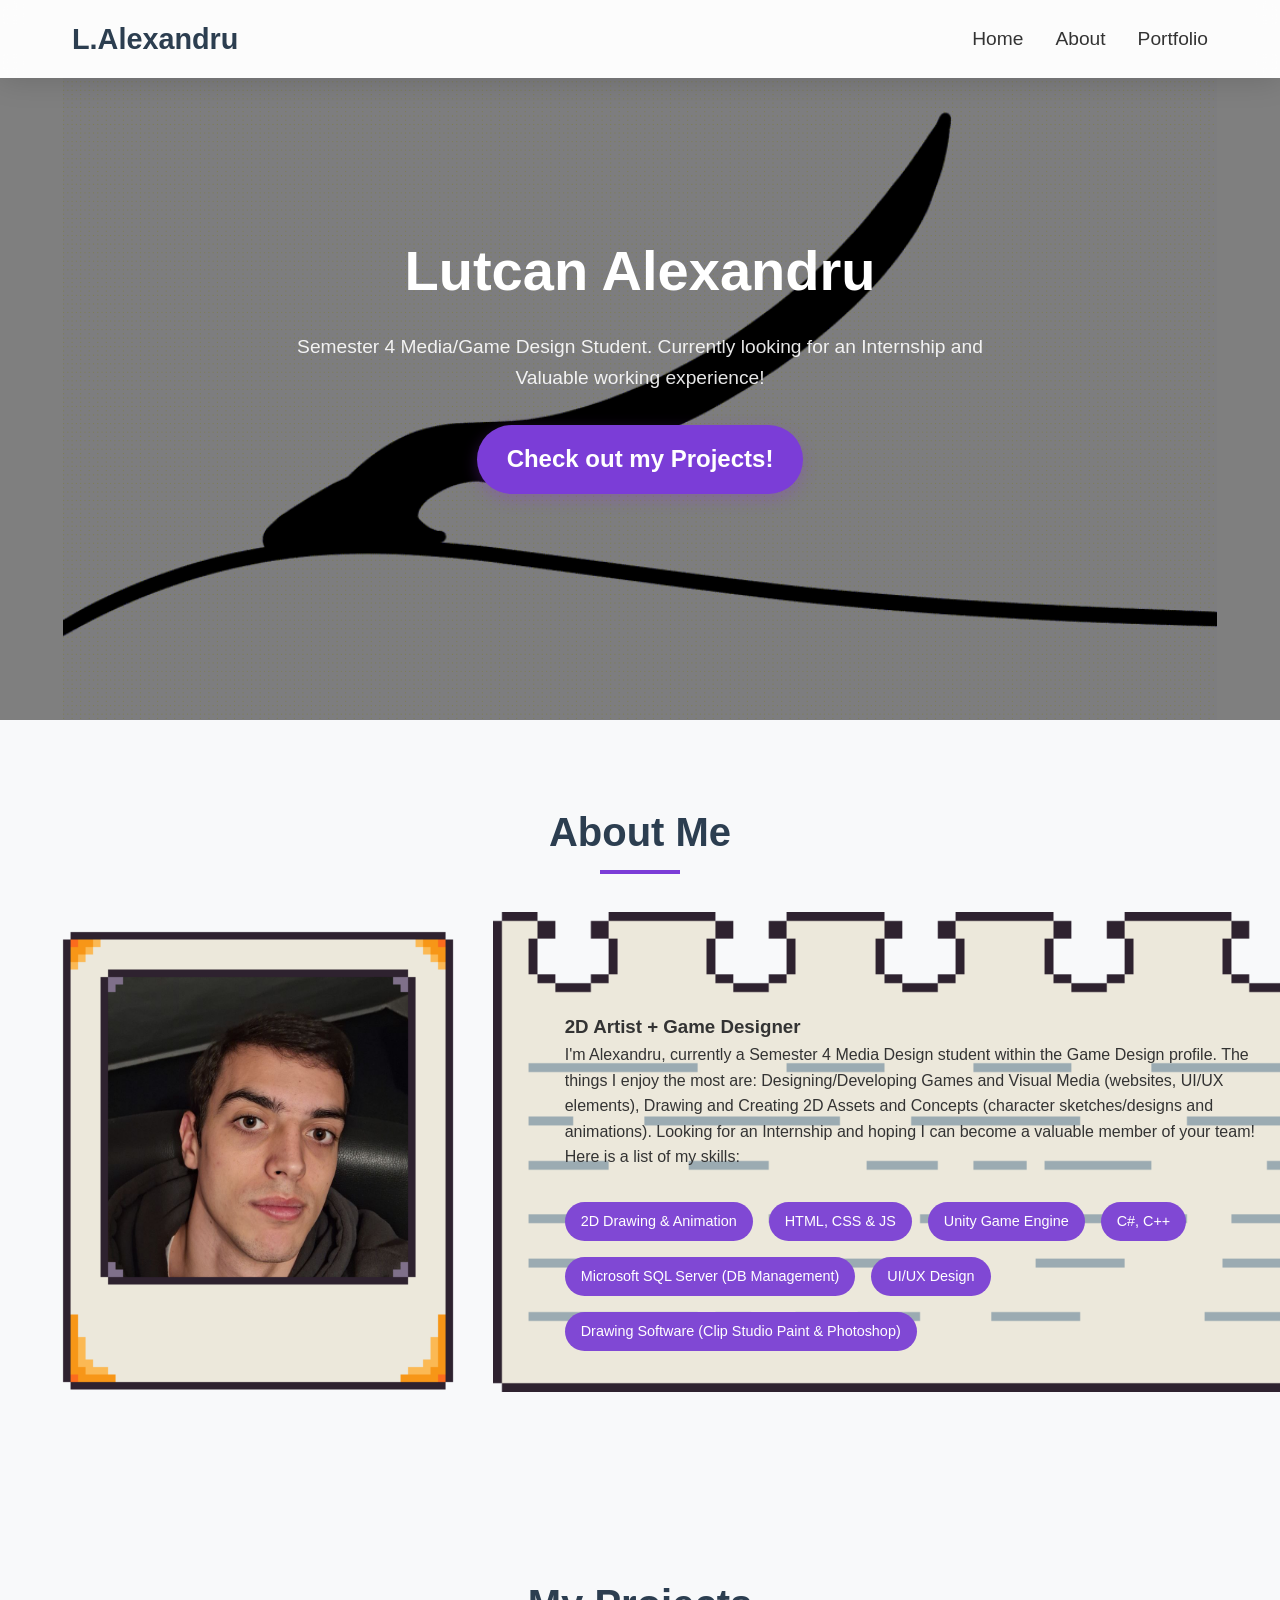
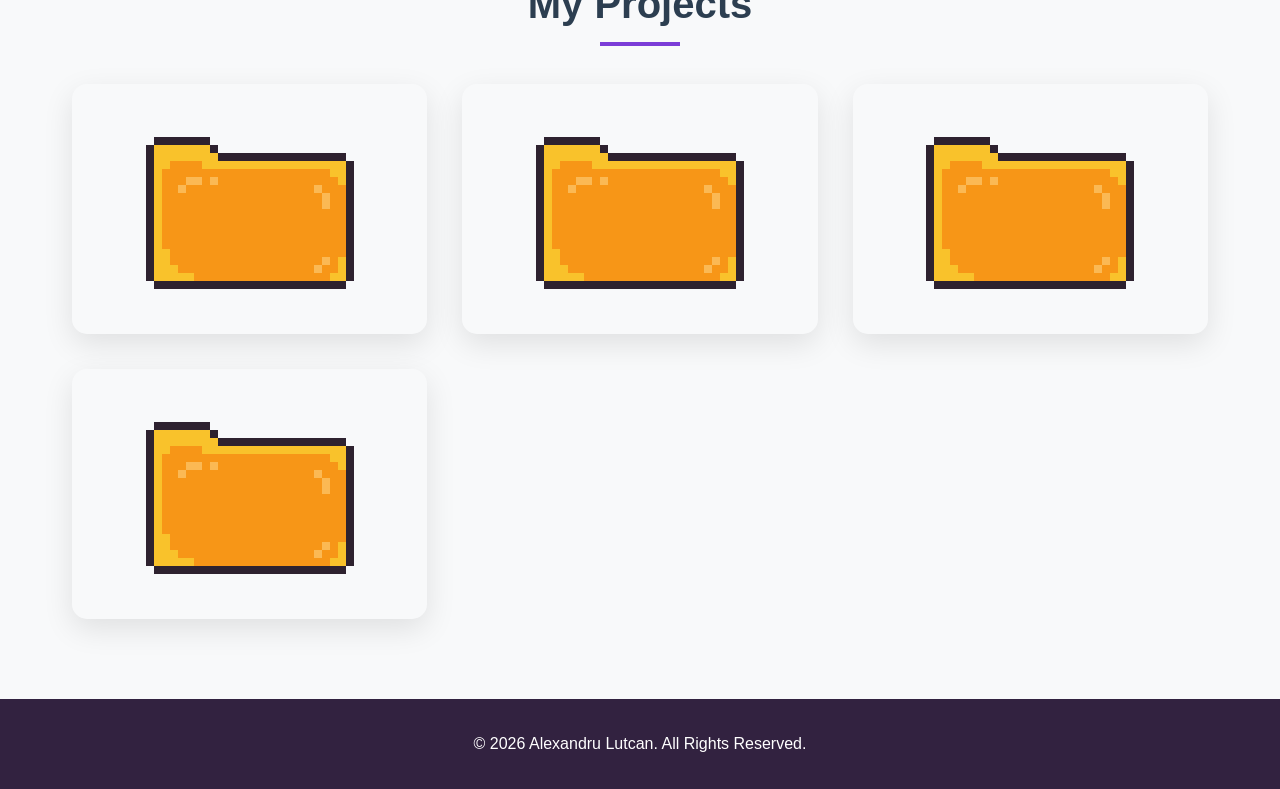
==== Personal Portfolio/index.html @ 64527e5d "Added lots of images and styled the index page. Next need to delete the top timelapse. Reposition ev" ====
<!DOCTYPE html>
<html lang="en">
  <head>
    <meta charset="UTF-8" />
    <meta name="viewport" content="width=device-width, initial-scale=1.0" />
    <title>Lutcan Alexandru - 2D Artist & Game Developer</title>
    <link
      rel="stylesheet"
      href="styles.css"
    />
    <style>

    </style>
  </head>
  <body>
    <!-- Header -->
    <header>
      <nav>
        <a style="text-decoration: none;" href="index.html"><div class="logo">L.Alexandru</div></a>
        <ul class="nav-links">
          <li><a href="#home">Home</a></li>
          <li><a href="#about">About</a></li>
          <li><a href="#portfolio">Portfolio</a></li>
        </ul>
        <div class="mobile-menu">
          <i class="fas fa-bars"></i>
        </div>
        <div class="mobile-dropdown">
          <a href="#home">Home</a>
          <a href="#about">About</a>
          <a href="#portfolio">Portfolio</a>
        </div>
      </nav>
    </header>

    <!-- Hero Section -->
    <section id="home" class="hero">
      <img src="images/Sakura_Bg.gif" class="hero-bg" />
      <div class="hero-content">
        <h1>Lutcan Alexandru</h1>
        <p>
          Semester 4 Media/Game Design Student. Currently looking for an Internship and Valuable working experience!
        </p>
        <a href="#portfolio" class="cta-button">Check out my Projects!</a>
      </div>
    </section>

    <!-- About Section -->
    <section id="about" class="about">
      <div class="container">
        <h2 class="section-title">About Me</h2>
        <div class="about-content">
          <div class="about-image">
            <img class="face-image"
              src="images/Lutcan Alexandru.jpg"
              alt="Alexandru Lutcan"
            />
            <div class="polaroid-frame">
            <img class="frame-image"
            src="images/Polaroid.png"
            alt="Polaroid"
            />
          </div>
        </div>
          <div class="about-text">
            <div class="about-text-image">
            <img class="paper-image" 
            src="images/Paper.png" 
            alt="Paper">
            </div>
            <div class="about-me">
            <h3>2D Artist + Game Designer</h3>
            <p>
                I'm Alexandru, currently a Semester 4 Media Design student within the Game Design profile. The things I enjoy the most
                are: Designing/Developing Games and Visual Media (websites, UI/UX elements), Drawing and Creating 2D Assets and Concepts (character sketches/designs and animations). 
                Looking for an Internship and hoping I can become a valuable member of your team! 
            </p>
            <p>
              Here is a list of my skills:
            </p>
            <div class="skills">
              <span class="skill-tag">2D Drawing & Animation</span>
              <span class="skill-tag">HTML, CSS & JS</span>
              <span class="skill-tag">Unity Game Engine</span>
              <span class="skill-tag">C#, C++</span>
              <span class="skill-tag">Microsoft SQL Server (DB Management)</span>
              <span class="skill-tag">UI/UX Design</span>
              <span class="skill-tag">Drawing Software (Clip Studio Paint & Photoshop)</span>
            </div>
            </div>
        </div>
        </div>
      </div>
    </section>

    <!-- Portfolio Section -->
    <section id="portfolio" class="portfolio">
      <div class="container">
        <h2 class="section-title">My Projects</h2>
        <div class="portfolio-grid">
          <a href="project-veneman-degroot.html" class="portfolio-link">
          <div id="Project">
            <div class="portfolio-overlay">
              <div class="portfolio-content">
                <h3>Marketing Campaign Project</h3>
                <p>Develop a way for a Musician Duo to promote their music.</p>
              </div>
            </div>
          </div>
        </a>
        <a href="project-night-of-nerds.html" class="portfolio-link">
          <div id="Project">
            <div class="portfolio-overlay">
              <div class="portfolio-content">
                <h3>'Night of the Nerds' Client Project</h3>
                <p>An App that motivates Teens/Young Adults to Socialize more.</p>
              </div>
            </div>
          </div>
        </a>
        <a href="project-last-crusade.html" class="portfolio-link">
          <div id="Project">
            <div class="portfolio-overlay">
              <div class="portfolio-content">
                <h3>Our Own Game</h3>
                <p>The 2D Fighting Game we developed as a Duo in the span of 8 Weeks.</p>
              </div>
            </div>
          </div>
        </a>
        <a href="project-reefs_rainforests.html" class="portfolio-link">
          <div id="Project">
            <div class="portfolio-overlay">
              <div class="portfolio-content">
                <h3>Coral Reef Management Game</h3>
                <p>Currently in development, so I just share bits & pieces of my work</p>
              </div>
            </div>
          </div>
        </a>
        </div>
      </div>
    </section>

    <footer>
      <p>&copy; 2026 Alexandru Lutcan. All Rights Reserved.</p>
    </footer>

    <script>

    </script>
  </body>
</html>
---- Personal Portfolio/styles.css ----
* {
  margin: 0;
  padding: 0;
  box-sizing: border-box;
}

html {
  scroll-behavior: smooth;
}

body {
  font-family: "Segoe UI", Tahoma, Geneva, Verdana, sans-serif;
  line-height: 1.6;
  color: #333;
  overflow-x: hidden;
}

.portfolio-link {
  text-decoration: none;
  color: inherit;
  display: block;
}

/* Header & Navigation */
header {
  position: fixed;
  top: 0;
  width: 100%;
  background: rgba(255, 255, 255, 0.95);
  backdrop-filter: blur(10px);
  z-index: 1000;
  padding: 1rem 0;
  box-shadow: 0 2px 20px rgba(0, 0, 0, 0.1);
  transition: background 0.3s ease, box-shadow 0.3s ease;
}

nav {
  display: flex;
  justify-content: space-between;
  align-items: center;
  max-width: 1200px;
  margin: 0 auto;
  padding: 0 2rem;
}

.logo {
  font-size: 1.8rem;
  font-weight: bold;
  color: #2c3e50;
}

.nav-links {
  display: flex;
  list-style: none;
  gap: 2rem;
}

.nav-links a {
  text-decoration: none;
  color: #333;
  font-weight: 500;
  transition: color 0.3s ease;
  position: relative;
  font-size: 1.2rem;
}

.nav-links a:hover {
  color: #7b3dd7;
}
.nav-links a::after {
  content: "";
  position: absolute;
  bottom: -5px;
  left: 0;
  width: 0;
  height: 2px;
  background: #7b3dd7;
  transition: width 0.3s ease;
}
.nav-links a:hover::after {
  width: 110%;
}

/* Mobile Menu */
.mobile-menu {
  display: none;
  cursor: pointer;
  font-size: 1.5rem;
  color: #333;
}
.mobile-dropdown {
  position: absolute;
  top: 100%;
  left: 0;
  right: 0;
  background: rgba(255, 255, 255, 0.98);
  backdrop-filter: blur(15px);
  box-shadow: 0 5px 25px rgba(0, 0, 0, 0.1);
  display: none;
  flex-direction: column;
  padding: 1rem 0;
}
.mobile-dropdown.active {
  display: flex;
}
.mobile-dropdown a {
  padding: 1rem 2rem;
  color: #333;
  text-decoration: none;
  font-weight: 500;
  border-left: 4px solid transparent;
  transition: all 0.3s ease;
}
.mobile-dropdown a:hover {
  background: rgba(52, 152, 219, 0.1);
  border-left: 4px solid #7b3dd7;
  color: #7b3dd7;
}

/* Hero Section */
.hero {
  display: flex;
  align-items: center;
  justify-content: center;
  text-align: center;
  color: #ffffff;
  position: relative;
  height: 80vh;
  overflow: hidden;
}
.hero-bg {
  width: 100%;
  height: 100%;
  object-fit: contain;
  position: absolute;
  top: 0;
  left: 0;
  z-index: -1;
}
.hero::before {
  content: "";
  position: absolute;
  top: 0;
  left: 0;
  right: 0;
  bottom: 0;
  background: rgba(0, 0, 0, 0.5);
}
.hero-content {
  position: relative;
  z-index: 2;
  max-width: 800px;
  padding: 0 2rem;
  animation: fadeInUp 1s ease;
}
.hero h1 {
  font-size: 3.5rem;
  margin-bottom: 1rem;
  font-weight: 700;
}
.hero p {
  font-size: 1.2rem;
  margin-bottom: 2rem;
  opacity: 0.9;
}
.cta-button {
  font-size: 1.5rem;
  display: inline-block;
  padding: 15px 30px;
  background: #7b3dd7;
  color: white;
  text-decoration: none;
  border-radius: 50px;
  font-weight: 600;
  transition: all 0.3s ease;
  box-shadow: 0 5px 15px rgba(147, 52, 219, 0.3);
}
.cta-button:hover {
  transform: translateY(-3px);
  box-shadow: 0 10px 25px rgba(147, 52, 219, 0.3);
}

/* Sections */
section {
  padding: 80px 0;
}
.container {
  max-width: 1200px;
  margin: 0 auto;
  padding: 0 2rem;
}
.section-title {
  text-align: center;
  font-size: 2.5rem;
  margin-bottom: 3rem;
  color: #2c3e50;
  position: relative;
}
.section-title::after {
  content: "";
  width: 80px;
  height: 4px;
  background: #7b3dd7;
  position: absolute;
  bottom: -10px;
  left: 50%;
  transform: translateX(-50%);
}

/* About Section */
.about {
  background: #f8f9fa;
}
.about-content {
  display: grid;
  grid-template-columns: 1fr 2fr;
  gap: 4rem;
  align-items: center;
}
.about-image {
  position: relative;
}
.face-image {
  width: 100%;
  height: 400px;
  object-fit: cover;
}
.polaroid-frame {
  position: absolute;
  top: -10%;
  left: -4%;
  width: 400px;
  height: 480px;
}
.frame-image {
  height: 100%;
  width: 100%;
  object-fit: cover;
}
.about-text {
  position: relative;
  height: 500px;
  max-width: 714px;
}
.about-me {
  position: absolute;
  top: 20%;
  left: 10%;
  height: 460px;
  width: 710px;
  align-items: content;
}
.about-text-image {
  position: absolute;
  top: 0%;
  left: 0%;
  height: 480px;
  width: 710px;
  background-repeat: no-repeat;
}
.paper-image {
    height: 100%;
    width: auto;
    object-fit: cover;
}
.skills {
  display: flex;
  flex-wrap: wrap;
  gap: 1rem;
  margin-top: 2rem;
}
.skill-tag {
  background: #8048d4;
  color: white;
  padding: 8px 16px;
  border-radius: 25px;
  font-size: 0.9rem;
  font-weight: 500;
}

/* Services Section */
.services-grid {
  display: grid;
  grid-template-columns: repeat(auto-fit, minmax(300px, 1fr));
  gap: 2rem;
  margin-top: 3rem;
}
.service-card {
  background: white;
  padding: 2rem;
  border-radius: 15px;
  text-align: center;
  box-shadow: 0 10px 30px rgba(0, 0, 0, 0.1);
  transition: all 0.3s ease;
  border: 1px solid #e9ecef;
}
.service-card:hover {
  transform: translateY(-10px);
  box-shadow: 0 20px 40px rgba(0, 0, 0, 0.15);
}
.service-icon {
  font-size: 3rem;
  color: #7b3dd7;
  margin-bottom: 1rem;
}
.service-card h3 {
  font-size: 1.5rem;
  margin-bottom: 1rem;
  color: #2c3e50;
}

/* Portfolio Section */
.portfolio {
  background: #f8f9fa;
}
.portfolio-grid {
  position: relative;

  display: grid;
  grid-template-columns: repeat(auto-fit, minmax(300px, 1fr));
  gap: 2.2rem;
  margin-top: 3rem;
  background-image: url(/images/Office_Drawer.jpg);
  background-repeat: no-repeat;
}
#Project {
  background-image: url(images/FolderClosed.png);
  width: 100%;
  height: 250px;
  object-fit: cover;
  position: relative;
  border-radius: 15px;
  overflow: hidden;
  box-shadow: 0 10px 30px rgba(0, 0, 0, 0.1);
  transition: all 0.3s ease;
  background-repeat: no-repeat;
  background-position: center;
}
#Project:hover {
  background-image: url(images/FolderOpen.png);
  transform: scale(1.05);
}

.portfolio-overlay {
  position: relative;
  top: 0;
  left: 0;
  right: 0;
  bottom: 0;
  background: rgba(0, 0, 0, 0.672);
  display: flex;
  align-items: center;
  justify-content: center;
  opacity: 0;
  transition: opacity 0.3s ease;
}
.portfolio-item:hover .portfolio-overlay {
  opacity: 1;
}
.portfolio-content {
  text-align: center;
  color: rgb(255, 255, 255);
}
.portfolio-content h3 {
  font-size: 1.5rem;
  margin-bottom: 0.5rem;
}
/* Footer */
footer {
  background: #322240;
  color: white;
  text-align: center;
  padding: 2rem 0;
}
.social-links {
  display: flex;
  justify-content: center;
  gap: 1rem;
  margin-bottom: 1rem;
}
.social-links a {
  display: flex;
  align-items: center;
  justify-content: center;
  width: 40px;
  height: 40px;
  background: #7b3dd7;
  color: white;
  border-radius: 50%;
  text-decoration: none;
  transition: all 0.3s ease;
}
.social-links a:hover {
  background: #8542e8;
  transform: translateY(-3px);
}

/* Animations */
@keyframes fadeInUp {
  from {
    opacity: 0;
    transform: translateY(50px);
  }
  to {
    opacity: 1;
    transform: translateY(0);
  }
}

@media (max-width: 768px) {
  .nav-links {
    display: none;
  }
  .mobile-menu {
    display: block;
  }
  nav {
    position: relative;
  }
  .hero h1 {
    font-size: 2.5rem;
  }
  .about-content,
  .contact-content {
    grid-template-columns: 1fr;
    gap: 2rem;
  }
  .portfolio-grid,
  .services-grid {
    grid-template-columns: 1fr;
  }
  .section-title {
    font-size: 2rem;
  }
}
@media (max-width: 480px) {
  .hero h1 {
    font-size: 2rem;
  }
  .hero p {
    font-size: 1rem;
  }
  nav {
    padding: 0 1rem;
  }
  .container {
    padding: 0 1rem;
  }
}

header {
  background: rgba(255, 255, 255, 0.98);
  box-shadow: 0 2px 30px rgba(0, 0, 0, 0.15);
}
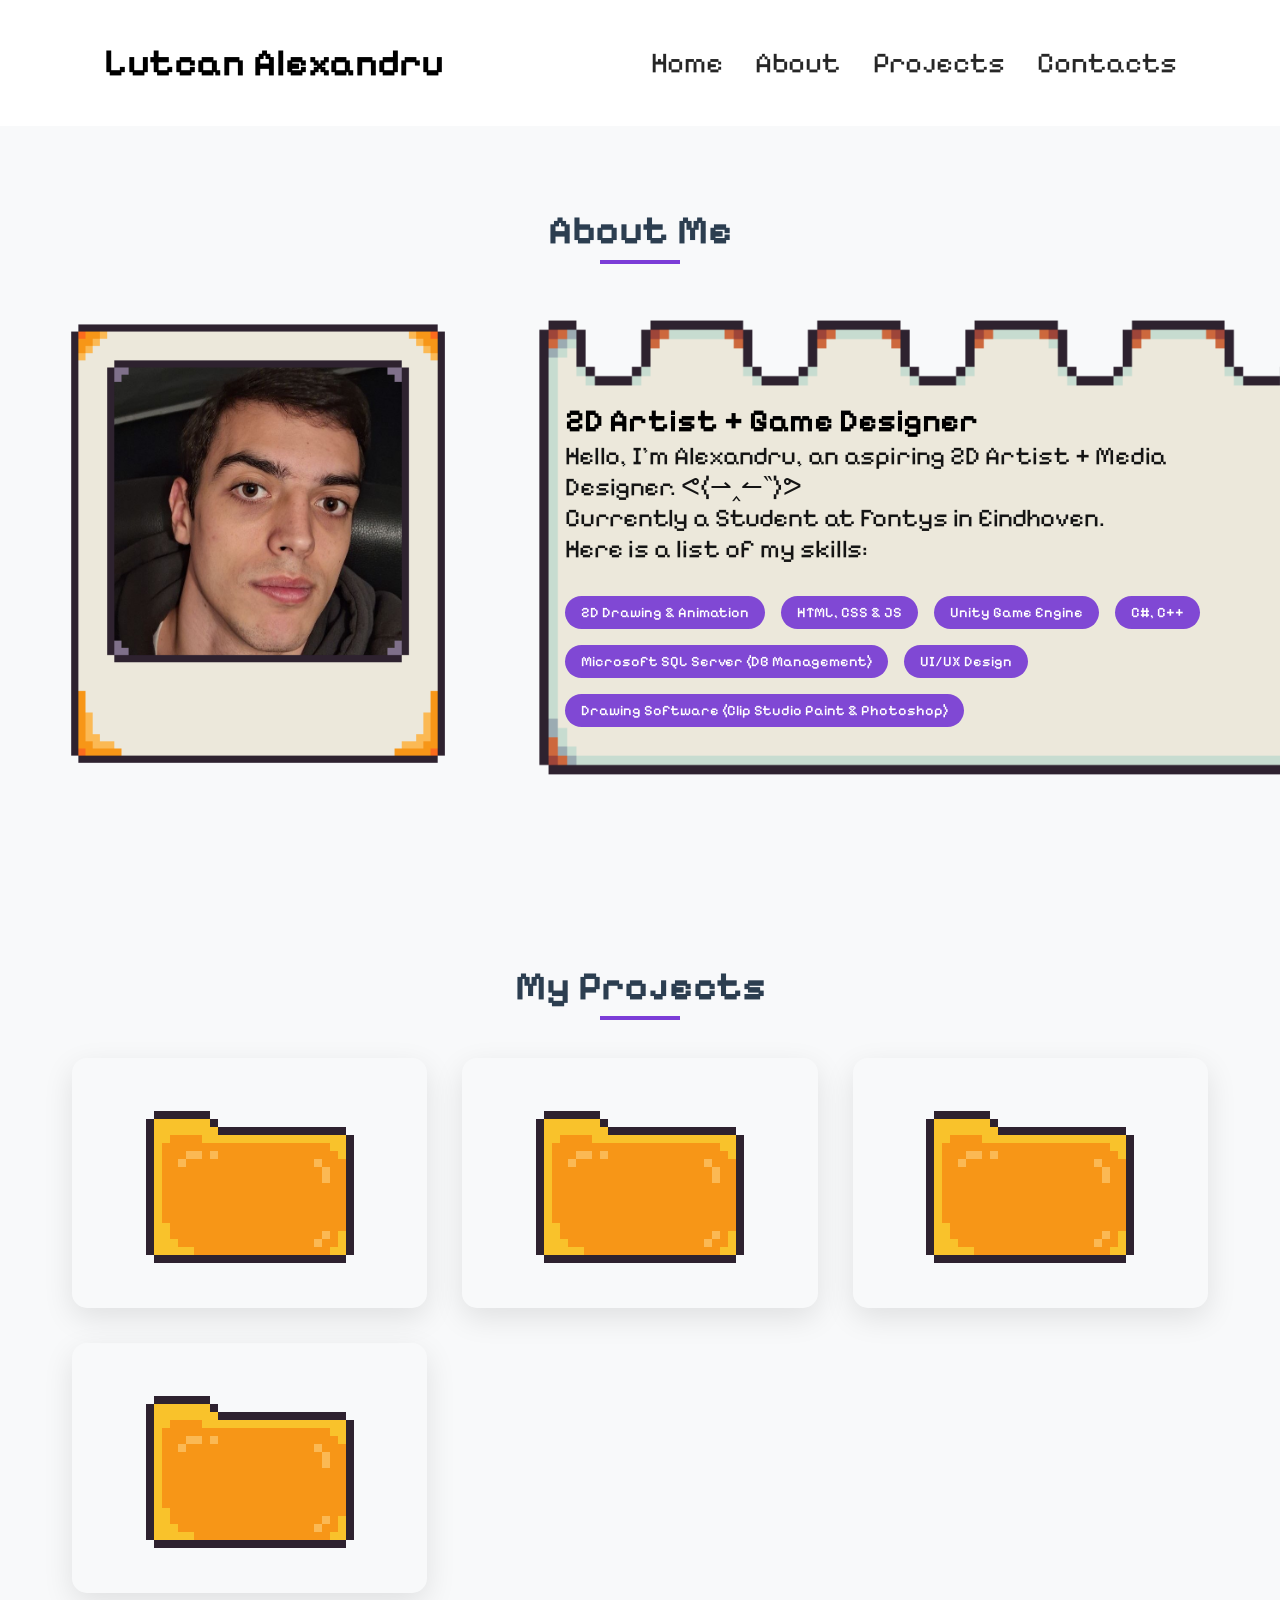
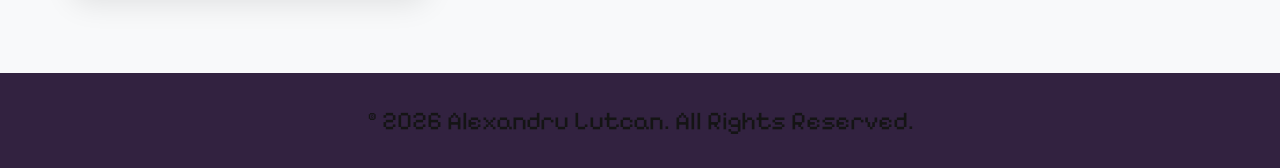
==== commit 0a0df6f4: "1st part of latest changes" ====
--- a/Personal Portfolio/index.html
+++ b/Personal Portfolio/index.html
@@ -3,47 +3,38 @@
   <head>
     <meta charset="UTF-8" />
     <meta name="viewport" content="width=device-width, initial-scale=1.0" />
-    <title>Lutcan Alexandru - 2D Artist & Game Developer</title>
-    <link
-      rel="stylesheet"
-      href="styles.css"
-    />
-    <style>
-
-    </style>
+    <title>Lutcan Alexandru - 2D Artist & Game Designer</title>
+    <link rel="stylesheet" href="styles.css"/>
+    <link rel="stylesheet" href="mediaqueries.css">
   </head>
   <body>
     <!-- Header -->
-    <header>
-      <nav>
-        <a style="text-decoration: none;" href="index.html"><div class="logo">L.Alexandru</div></a>
+      <nav id="desktop-nav">
+        <a style="text-decoration: none;" href="index.html"><div class="logo">Lutcan Alexandru</div></a>
         <ul class="nav-links">
           <li><a href="#home">Home</a></li>
           <li><a href="#about">About</a></li>
-          <li><a href="#portfolio">Portfolio</a></li>
+          <li><a href="#projects">Projects</a></li>
+          <li><a href="#contacts">Contacts</a></li>
         </ul>
-        <div class="mobile-menu">
-          <i class="fas fa-bars"></i>
+      </nav>
+
+      <nav id="hamburger-nav">
+        <a style="text-decoration: none;" href="index.html"><div class="logo">Lutcan Alexandru</div></a>
+      <div class="hamburger-menu">
+        <div class="hamburger-icon" onclick="toggleMenu()">
+          <span></span>
+          <span></span>
+          <span></span>
         </div>
-        <div class="mobile-dropdown">
-          <a href="#home">Home</a>
-          <a href="#about">About</a>
-          <a href="#portfolio">Portfolio</a>
+        <div class="menu-links">
+          <li><a href="#home" onclick="toggleMenu()">Home</a></li>
+          <li><a href="#about" onclick="toggleMenu()">About</a></li>
+          <li><a href="#projects" onclick="toggleMenu()">Projects</a></li>
+          <li><a href="#contacts" onclick="toggleMenu()">Contacts</a></li>
         </div>
+      </div>
       </nav>
-    </header>
-
-    <!-- Hero Section -->
-    <section id="home" class="hero">
-      <img src="images/Sakura_Bg.gif" class="hero-bg" />
-      <div class="hero-content">
-        <h1>Lutcan Alexandru</h1>
-        <p>
-          Semester 4 Media/Game Design Student. Currently looking for an Internship and Valuable working experience!
-        </p>
-        <a href="#portfolio" class="cta-button">Check out my Projects!</a>
-      </div>
-    </section>
 
     <!-- About Section -->
     <section id="about" class="about">
@@ -70,14 +61,10 @@
             </div>
             <div class="about-me">
             <h3>2D Artist + Game Designer</h3>
-            <p>
-                I'm Alexandru, currently a Semester 4 Media Design student within the Game Design profile. The things I enjoy the most
-                are: Designing/Developing Games and Visual Media (websites, UI/UX elements), Drawing and Creating 2D Assets and Concepts (character sketches/designs and animations). 
-                Looking for an Internship and hoping I can become a valuable member of your team! 
-            </p>
-            <p>
-              Here is a list of my skills:
-            </p>
+            <p> 
+              Hello, I'm Alexandru, an aspiring 2D Artist + Media Designer. ᕙ(⇀‸↼‶)ᕗ</p>
+              <p>Currently a Student at Fontys in Eindhoven. </p>
+            <p>Here is a list of my skills:</p>  
             <div class="skills">
               <span class="skill-tag">2D Drawing & Animation</span>
               <span class="skill-tag">HTML, CSS & JS</span>
@@ -94,7 +81,7 @@
     </section>
 
     <!-- Portfolio Section -->
-    <section id="portfolio" class="portfolio">
+    <section id="projects" class="portfolio">
       <div class="container">
         <h2 class="section-title">My Projects</h2>
         <div class="portfolio-grid">
@@ -146,8 +133,6 @@
       <p>&copy; 2026 Alexandru Lutcan. All Rights Reserved.</p>
     </footer>
 
-    <script>
-
-    </script>
+    <script src="script.js"></script>
   </body>
 </html>
--- a/Personal Portfolio/styles.css
+++ b/Personal Portfolio/styles.css
@@ -1,3 +1,6 @@
+
+@import url('https://fonts.googleapis.com/css2?family=Pixelify+Sans:wght@400..700&display=swap');
+
 * {
   margin: 0;
   padding: 0;
@@ -9,112 +12,133 @@
 }
 
 body {
-  font-family: "Segoe UI", Tahoma, Geneva, Verdana, sans-serif;
-  line-height: 1.6;
-  color: #333;
-  overflow-x: hidden;
-}
-
-.portfolio-link {
+ font-family: "Pixelify Sans", sans-serif;
+}
+
+p{
+  color: rgb(20, 20, 20);
+  font-size: 1.6rem;
+}
+
+h3{
+  font-size: 2rem;
+}
+
+a, .btn{
+  transition: all 300ms ease;
+}
+
+/* Logo & Navigation */
+
+.logo {
+  font-size: 2.4rem;
+  font-weight: bold;
+  color: #000000;
+}
+
+nav, .nav-links{
+  display:flex;
+}
+
+nav{
+  justify-content: space-around;
+  align-items: center;
+  height: 14vh ;
+}
+
+.nav-links{
+ gap: 2rem;
+ list-style: none;
+ font-size: 1.8rem;
+}
+
+a{
+  color: #262626;
   text-decoration: none;
-  color: inherit;
+  text-decoration-color: #ffffff;
+}
+
+a:hover{
+  color: rgb(69, 69, 69);
+  text-decoration: underline;
+  text-decoration-color: #8048d4;
+  text-underline-offset: 0.8rem;
+  text-decoration-color: #262626;
+}
+
+/* Hamburger Menu */
+#hamburger-nav {
+  display: none;
+}
+
+.hamburger-menu{
+  position: relative;
+  display: inline-block;
+}
+
+.hamburger-icon{
+  display: flex;
+  flex-direction: column;
+  justify-content: space-between;
+  height: 24px;
+  width: 30px;
+  cursor: pointer;
+}
+
+.hamburger-icon span{
+  width: 100%;
+  height: 2px;
+  background-color: #000000;
+  transition: all 0.3 ease-in-out;
+}
+
+.menu-links{
+  position: absolute;
+  top: 100%;
+  right: 0%;
+  background-color: #ffffff;
+  width: fit-content;
+  max-height: 0;
+  overflow: hidden;
+  transition: all 0.3 ease-in-out;
+}
+
+.menu-links a{
   display: block;
-}
-
-/* Header & Navigation */
-header {
-  position: fixed;
-  top: 0;
-  width: 100%;
-  background: rgba(255, 255, 255, 0.95);
-  backdrop-filter: blur(10px);
-  z-index: 1000;
-  padding: 1rem 0;
-  box-shadow: 0 2px 20px rgba(0, 0, 0, 0.1);
-  transition: background 0.3s ease, box-shadow 0.3s ease;
-}
-
-nav {
-  display: flex;
-  justify-content: space-between;
-  align-items: center;
-  max-width: 1200px;
-  margin: 0 auto;
-  padding: 0 2rem;
-}
-
-.logo {
-  font-size: 1.8rem;
-  font-weight: bold;
-  color: #2c3e50;
-}
-
-.nav-links {
-  display: flex;
+  padding: 10px;
+  text-align: center;
+  font-size: 1.6rem;
+  color: #000000;
+  text-decoration: none;
+  transition: all 0.3 ease-in-out;
+}
+
+.menu-links li{
   list-style: none;
-  gap: 2rem;
-}
-
-.nav-links a {
-  text-decoration: none;
-  color: #333;
-  font-weight: 500;
-  transition: color 0.3s ease;
-  position: relative;
-  font-size: 1.2rem;
-}
-
-.nav-links a:hover {
-  color: #7b3dd7;
-}
-.nav-links a::after {
-  content: "";
-  position: absolute;
-  bottom: -5px;
-  left: 0;
-  width: 0;
-  height: 2px;
-  background: #7b3dd7;
-  transition: width 0.3s ease;
-}
-.nav-links a:hover::after {
-  width: 110%;
-}
-
-/* Mobile Menu */
-.mobile-menu {
-  display: none;
-  cursor: pointer;
-  font-size: 1.5rem;
-  color: #333;
-}
-.mobile-dropdown {
-  position: absolute;
-  top: 100%;
-  left: 0;
-  right: 0;
-  background: rgba(255, 255, 255, 0.98);
-  backdrop-filter: blur(15px);
-  box-shadow: 0 5px 25px rgba(0, 0, 0, 0.1);
-  display: none;
-  flex-direction: column;
-  padding: 1rem 0;
-}
-.mobile-dropdown.active {
-  display: flex;
-}
-.mobile-dropdown a {
-  padding: 1rem 2rem;
-  color: #333;
-  text-decoration: none;
-  font-weight: 500;
-  border-left: 4px solid transparent;
-  transition: all 0.3s ease;
-}
-.mobile-dropdown a:hover {
-  background: rgba(52, 152, 219, 0.1);
-  border-left: 4px solid #7b3dd7;
-  color: #7b3dd7;
+}
+
+.menu-links.open{
+  max-height: 300px;
+}
+
+.hamburger-icon.open span:first-child{
+  transform: rotate(45deg) translate(10px, 5px);
+}
+.hamburger-icon.open span:nth-child(2){
+  opacity: 0;
+}
+.hamburger-icon.open span:last-child{
+  transform: rotate(-45deg) translate(10px, -5px);
+}
+
+.hamburger-icon span:first-child{
+  transform: none;
+}
+.hamburger-icon span:first-child{
+  opacity: 1;
+}
+.hamburger-icon span:first-child{
+  transform: none;
 }
 
 /* Hero Section */
@@ -230,7 +254,7 @@
   top: -10%;
   left: -4%;
   width: 400px;
-  height: 480px;
+  height: 460px;
 }
 .frame-image {
   height: 100%;
@@ -254,7 +278,7 @@
   position: absolute;
   top: 0%;
   left: 0%;
-  height: 480px;
+  height: 500px;
   width: 710px;
   background-repeat: no-repeat;
 }
@@ -405,50 +429,4 @@
     opacity: 1;
     transform: translateY(0);
   }
-}
-
-@media (max-width: 768px) {
-  .nav-links {
-    display: none;
-  }
-  .mobile-menu {
-    display: block;
-  }
-  nav {
-    position: relative;
-  }
-  .hero h1 {
-    font-size: 2.5rem;
-  }
-  .about-content,
-  .contact-content {
-    grid-template-columns: 1fr;
-    gap: 2rem;
-  }
-  .portfolio-grid,
-  .services-grid {
-    grid-template-columns: 1fr;
-  }
-  .section-title {
-    font-size: 2rem;
-  }
-}
-@media (max-width: 480px) {
-  .hero h1 {
-    font-size: 2rem;
-  }
-  .hero p {
-    font-size: 1rem;
-  }
-  nav {
-    padding: 0 1rem;
-  }
-  .container {
-    padding: 0 1rem;
-  }
-}
-
-header {
-  background: rgba(255, 255, 255, 0.98);
-  box-shadow: 0 2px 30px rgba(0, 0, 0, 0.15);
-}
+}
--- a/Personal Portfolio/mediaqueries.css
+++ b/Personal Portfolio/mediaqueries.css
@@ -0,0 +1,8 @@
+@media screen and (max-width:1200px){
+    #desktop-nav{
+        display: none;
+    }
+    #hamburger-nav{
+        display: flex;
+    }
+}
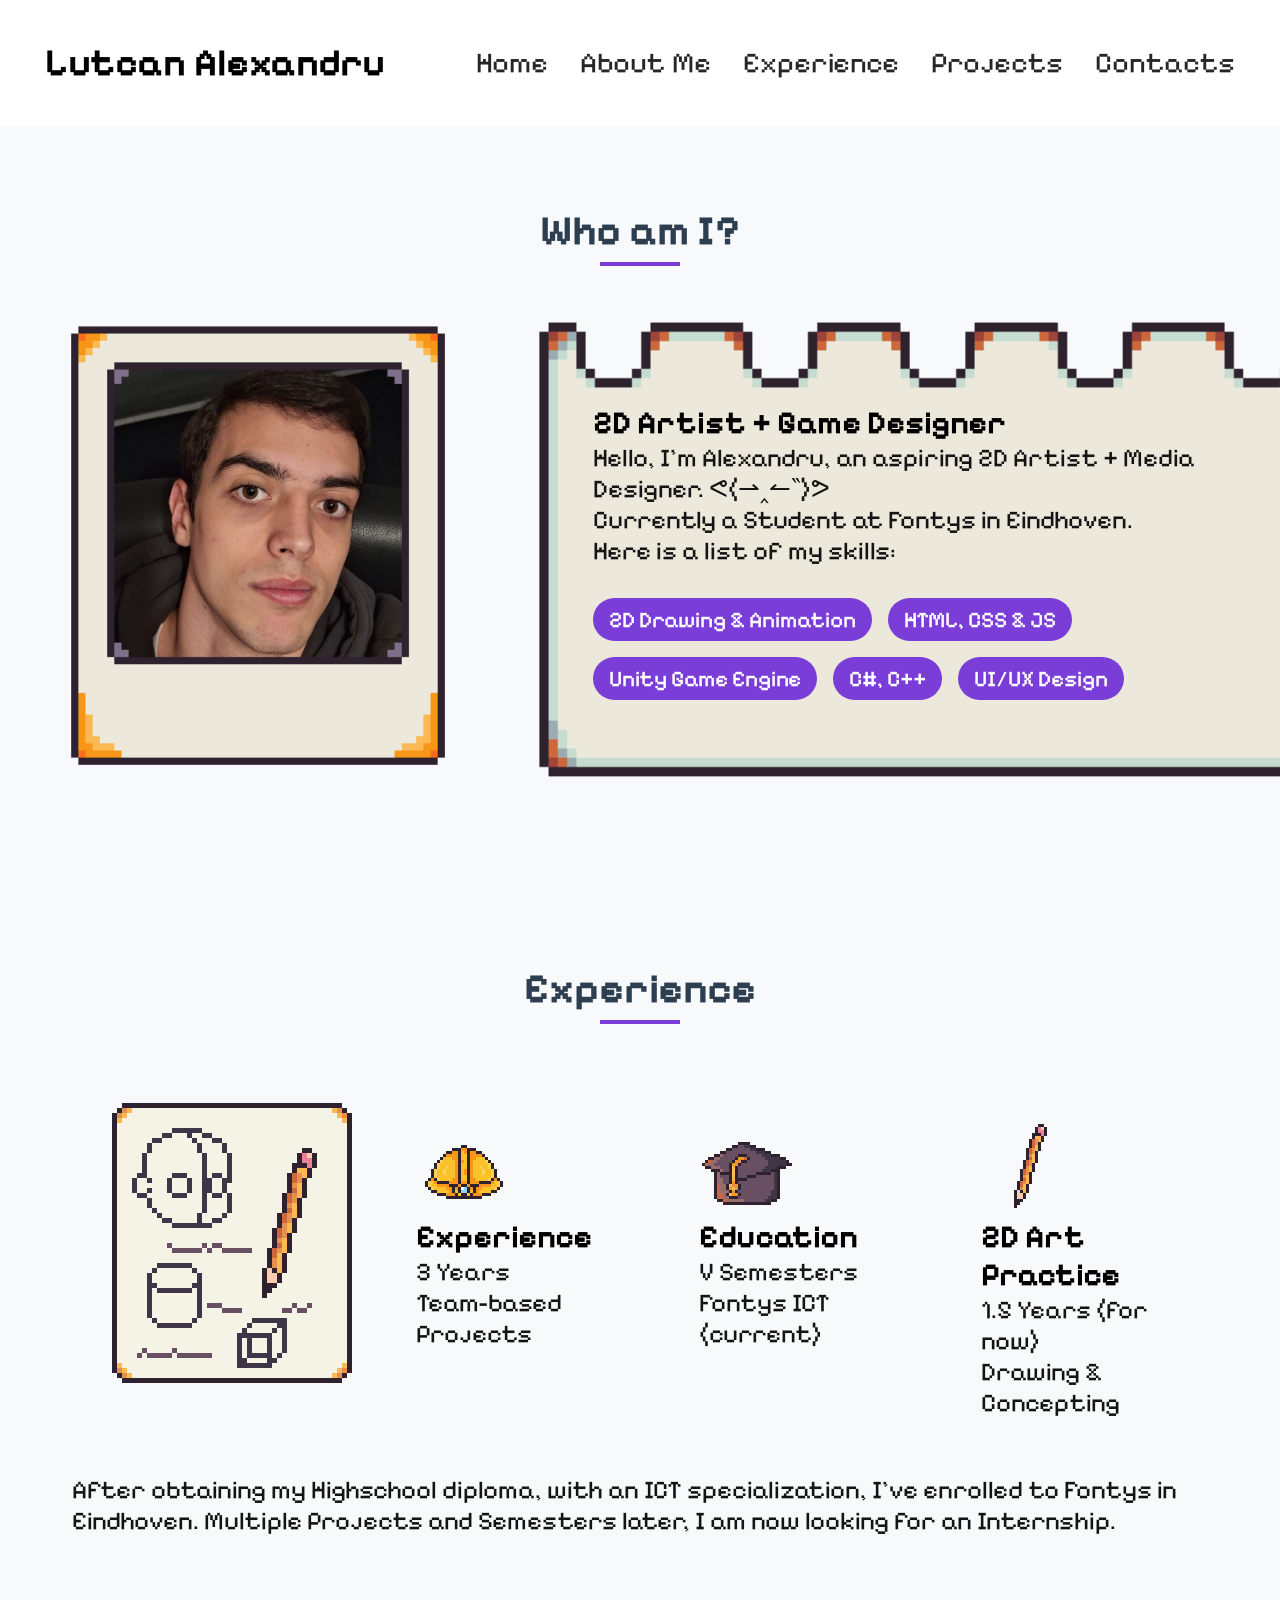
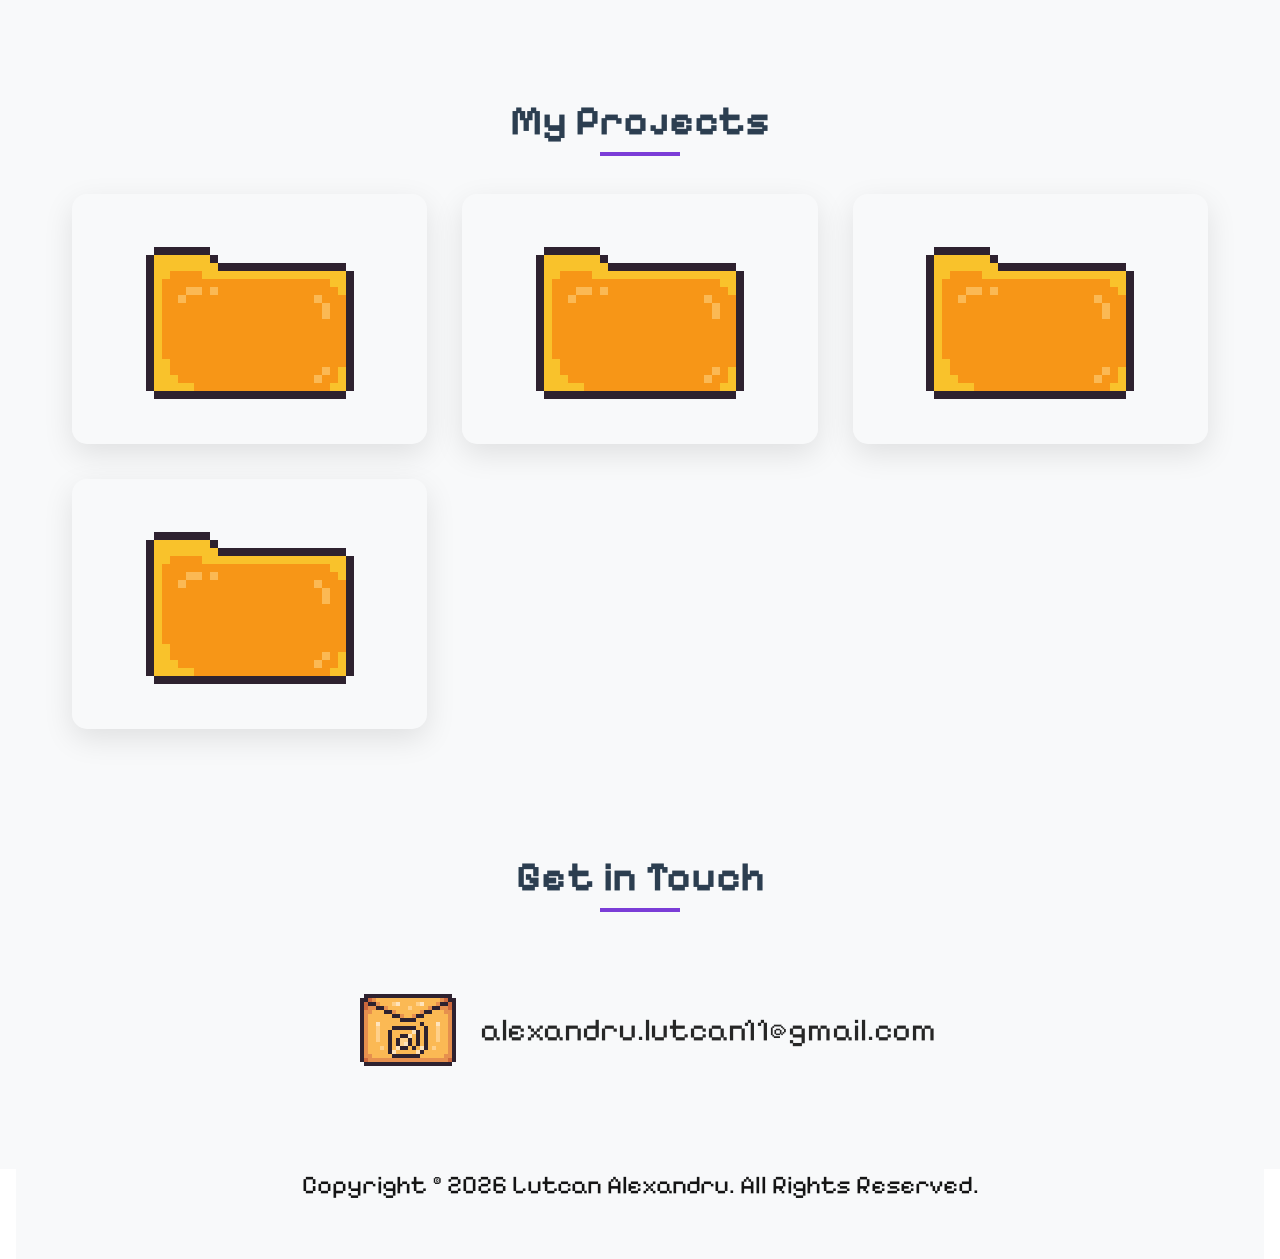
==== commit 9e669b2c: "2nd Batch of major changes" ====
--- a/Personal Portfolio/index.html
+++ b/Personal Portfolio/index.html
@@ -13,7 +13,8 @@
         <a style="text-decoration: none;" href="index.html"><div class="logo">Lutcan Alexandru</div></a>
         <ul class="nav-links">
           <li><a href="#home">Home</a></li>
-          <li><a href="#about">About</a></li>
+          <li><a href="#about">About Me</a></li>
+          <li><a href="#experience">Experience</a></li>
           <li><a href="#projects">Projects</a></li>
           <li><a href="#contacts">Contacts</a></li>
         </ul>
@@ -29,26 +30,27 @@
         </div>
         <div class="menu-links">
           <li><a href="#home" onclick="toggleMenu()">Home</a></li>
-          <li><a href="#about" onclick="toggleMenu()">About</a></li>
+          <li><a href="#about" onclick="toggleMenu()">About Me</a></li>
+          <li><a href="#experience" onclick="toggleMenu()">Experience</a></li>
           <li><a href="#projects" onclick="toggleMenu()">Projects</a></li>
           <li><a href="#contacts" onclick="toggleMenu()">Contacts</a></li>
         </div>
       </div>
       </nav>
 
-    <!-- About Section -->
+    <!-- Introduction Section -->
     <section id="about" class="about">
       <div class="container">
-        <h2 class="section-title">About Me</h2>
+        <h2 class="section-title">Who am I?</h2>
         <div class="about-content">
           <div class="about-image">
             <img class="face-image"
-              src="images/Lutcan Alexandru.jpg"
+              src="./images/Lutcan Alexandru.jpg"
               alt="Alexandru Lutcan"
             />
             <div class="polaroid-frame">
             <img class="frame-image"
-            src="images/Polaroid.png"
+            src="./images/Polaroid.png"
             alt="Polaroid"
             />
           </div>
@@ -56,27 +58,58 @@
           <div class="about-text">
             <div class="about-text-image">
             <img class="paper-image" 
-            src="images/Paper.png" 
+            src="./images/Paper.png" 
             alt="Paper">
             </div>
             <div class="about-me">
             <h3>2D Artist + Game Designer</h3>
             <p> 
-              Hello, I'm Alexandru, an aspiring 2D Artist + Media Designer. ᕙ(⇀‸↼‶)ᕗ</p>
-              <p>Currently a Student at Fontys in Eindhoven. </p>
-            <p>Here is a list of my skills:</p>  
+              Hello, I'm Alexandru, an aspiring 2D Artist + Media Designer. ᕙ(⇀‸↼‶)ᕗ<br>
+              Currently a Student at Fontys in Eindhoven.<br>
+              Here is a list of my skills:</p>  
             <div class="skills">
               <span class="skill-tag">2D Drawing & Animation</span>
               <span class="skill-tag">HTML, CSS & JS</span>
               <span class="skill-tag">Unity Game Engine</span>
               <span class="skill-tag">C#, C++</span>
-              <span class="skill-tag">Microsoft SQL Server (DB Management)</span>
               <span class="skill-tag">UI/UX Design</span>
-              <span class="skill-tag">Drawing Software (Clip Studio Paint & Photoshop)</span>
-            </div>
+              </div>
             </div>
         </div>
         </div>
+      </div>
+    </section>
+
+    <section id="experience" class="experience">
+      <div class="container">
+        <h2 class="section-title">Experience</h2>
+        <div class="exp-pos-container">
+        <div class="exp-pic-container">
+          <img src="./images/Exp-Pic.png" alt="exp-picture">
+        </div>
+        <div class="exp-details-container">
+          <div class="exp-containers">
+            <div class="details-container">
+              <img src="./images/Exp-Icon.png" alt="experience-icon" class="icon">
+              <h3>Experience</h3>
+              <p>3 Years<br>Team-based Projects</p>
+            </div>
+            <div class="details-container">
+              <img src="./images/Edu-Icon.png" alt="education-icon" class="icon">
+              <h3>Education</h3>
+              <p>V Semesters<br>Fontys ICT (current)</p>
+            </div>
+            <div class="details-container">
+              <img src="./images/Art-Icon.png" alt="education-icon" class="icon">
+              <h3>2D Art Practice</h3>
+              <p>1.5 Years (for now)<br>Drawing & Concepting</p>
+            </div>
+          </div>
+          </div>
+        </div>
+          <div class="text-container">
+            <p>After obtaining my Highschool diploma, with an ICT specialization, I've enrolled to Fontys in Eindhoven. Multiple Projects and Semesters later, I am now looking for an Internship.</p>
+          </div>
       </div>
     </section>
 
@@ -129,8 +162,20 @@
       </div>
     </section>
 
+    <section id="contacts" class="contacts">
+      <div class="container">
+        <h2 class="section-title">Get in Touch</h2>
+        <div class="contact-info-upper-container">
+          <div class="contact-info-container">
+            <img src="./images/Mail.png" alt="email-icon" class="icon contact-icon">
+            <p><a href="mailto:alexandru.lutcan11@gmail.com">alexandru.lutcan11@gmail.com</a></p>
+          </div>
+        </div>
+      </div>
+    </section>
+
     <footer>
-      <p>&copy; 2026 Alexandru Lutcan. All Rights Reserved.</p>
+      <p>Copyright &#169; 2026 Lutcan Alexandru. All Rights Reserved.</p>
     </footer>
 
     <script src="script.js"></script>
--- a/Personal Portfolio/styles.css
+++ b/Personal Portfolio/styles.css
@@ -215,7 +215,7 @@
 }
 .section-title {
   text-align: center;
-  font-size: 2.5rem;
+  font-size: 2.6rem;
   margin-bottom: 3rem;
   color: #2c3e50;
   position: relative;
@@ -269,7 +269,7 @@
 .about-me {
   position: absolute;
   top: 20%;
-  left: 10%;
+  left: 14%;
   height: 460px;
   width: 710px;
   align-items: content;
@@ -294,11 +294,11 @@
   margin-top: 2rem;
 }
 .skill-tag {
-  background: #8048d4;
+  background: #7b3dd7;
   color: white;
   padding: 8px 16px;
   border-radius: 25px;
-  font-size: 0.9rem;
+  font-size: 1.4rem;
   font-weight: 500;
 }
 
@@ -333,6 +333,52 @@
   color: #2c3e50;
 }
 
+.icon{
+  cursor: pointer;
+  height: 6rem;
+}
+
+/* Experience Section*/
+#experience{
+  position: relative;
+}
+
+.experience{
+  background: #f8f9fa;
+}
+
+.exp-containers{
+  gap: 2rem;
+  margin-bottom: 2rem;
+  margin-top: 2rem;
+}
+
+.exp-pos-container{
+  display: flex;
+  flex-direction: row;
+}
+
+.exp-details-container{
+  justify-content: center;
+  flex-direction: column;
+}
+
+.exp-containers, .exp-details-container{
+  display: flex;
+  justify-content: center;
+}
+
+.details-container{
+  padding: 1.5rem;
+  flex: 1;
+}
+
+.exp-pic-container{
+  height: 380px;
+  width: 380px;
+  margin: auto 0;
+}
+
 /* Portfolio Section */
 .portfolio {
   background: #f8f9fa;
@@ -389,36 +435,53 @@
   font-size: 1.5rem;
   margin-bottom: 0.5rem;
 }
-/* Footer */
-footer {
-  background: #322240;
-  color: white;
-  text-align: center;
-  padding: 2rem 0;
-}
-.social-links {
-  display: flex;
-  justify-content: center;
-  gap: 1rem;
-  margin-bottom: 1rem;
-}
-.social-links a {
+
+/* Contacts Section */
+#contacts{
+  display: flex;
+  justify-content: center;
+  flex-direction: column;
+  height: 40vh;
+}
+
+.contacts{
+    background: #f8f9fa;
+}
+
+.contact-info-upper-container{
+  display: flex;
+  justify-content: center;
+  margin: 1rem auto;
+  padding: 0.5rem;
+}
+
+.contact-info-container{
   display: flex;
   align-items: center;
   justify-content: center;
-  width: 40px;
-  height: 40px;
-  background: #7b3dd7;
-  color: white;
-  border-radius: 50%;
-  text-decoration: none;
-  transition: all 0.3s ease;
-}
-.social-links a:hover {
-  background: #8542e8;
-  transform: translateY(-3px);
-}
-
+  gap: 0.5rem;
+  margin: 0.5rem;
+}
+
+.contact-info-container p{
+    font-size: 2rem;
+}
+
+.contact-icon{
+  cursor: default;
+  height: 8rem;
+}
+
+/* Footer Section */
+footer{
+  background: #f8f9fa;;
+  height: 10vh;
+  margin: 0 1rem;
+}
+
+footer p{
+  text-align: center; 
+}
 /* Animations */
 @keyframes fadeInUp {
   from {
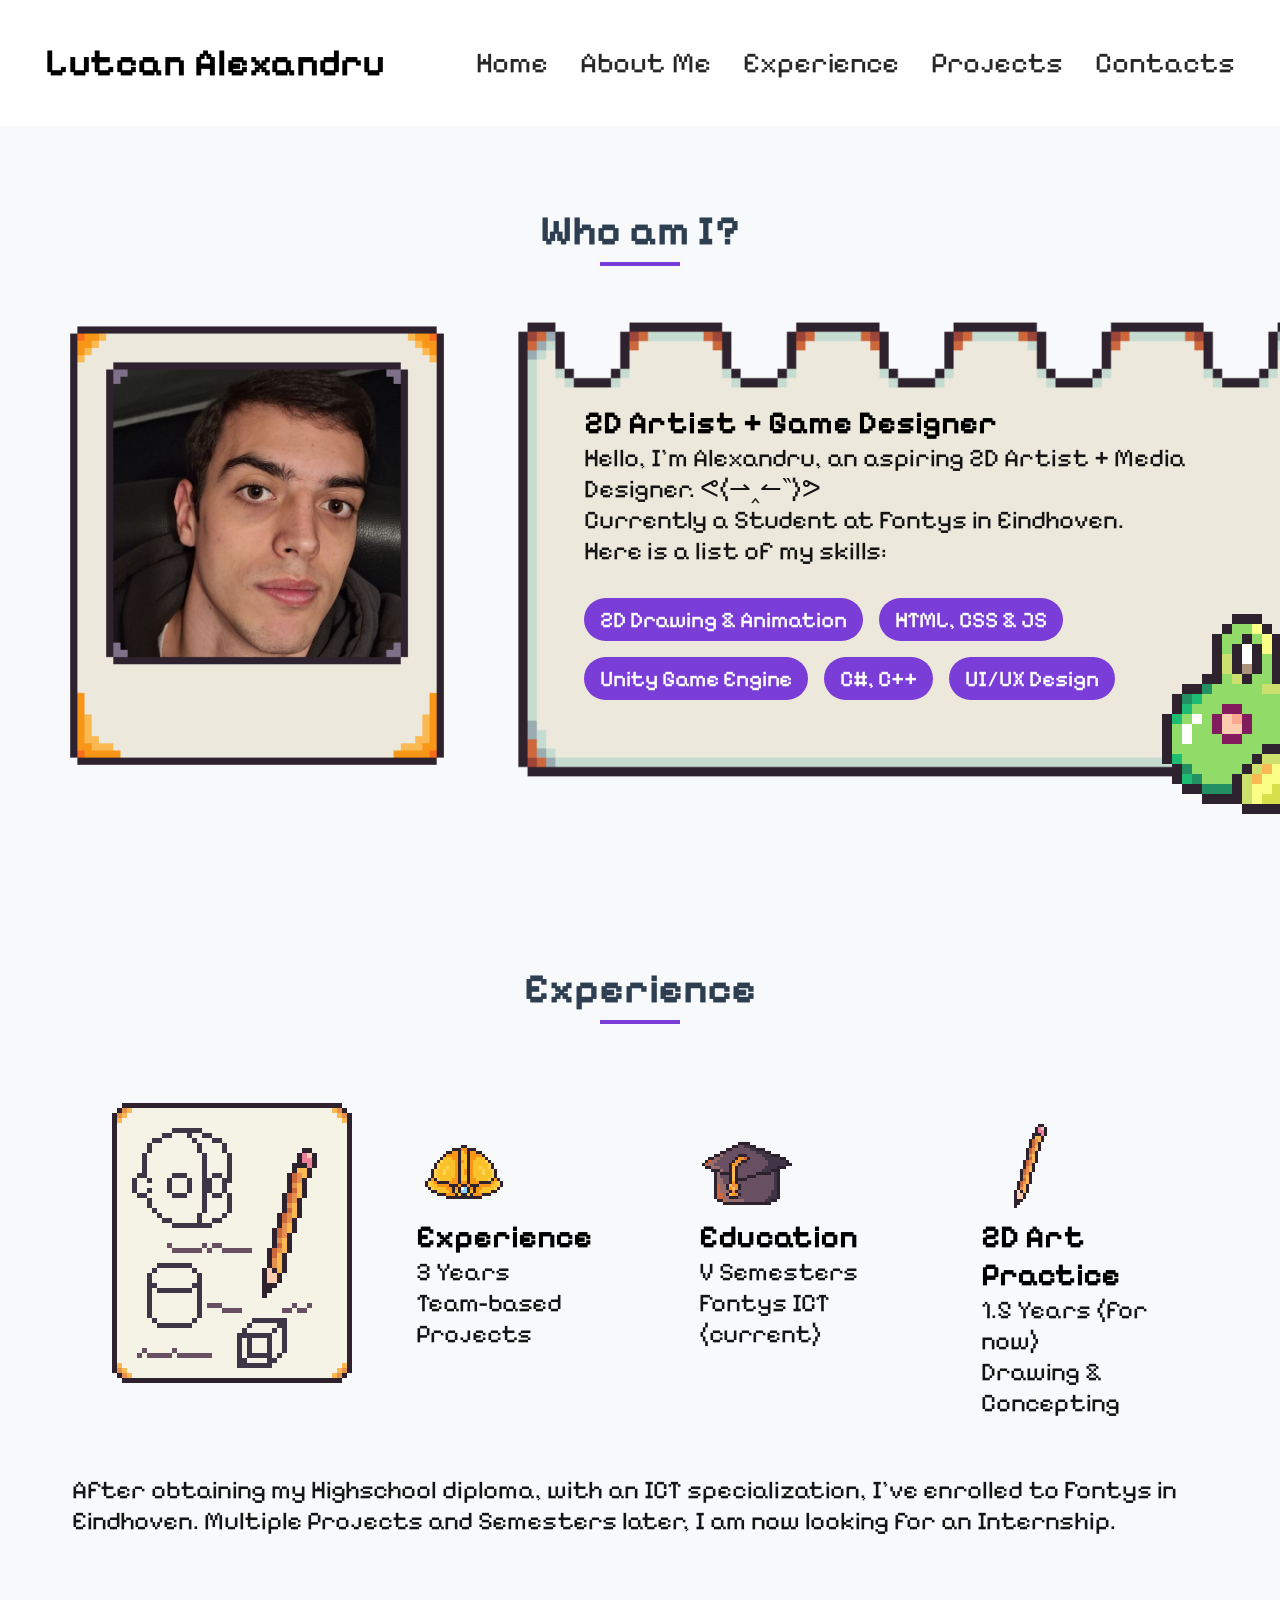
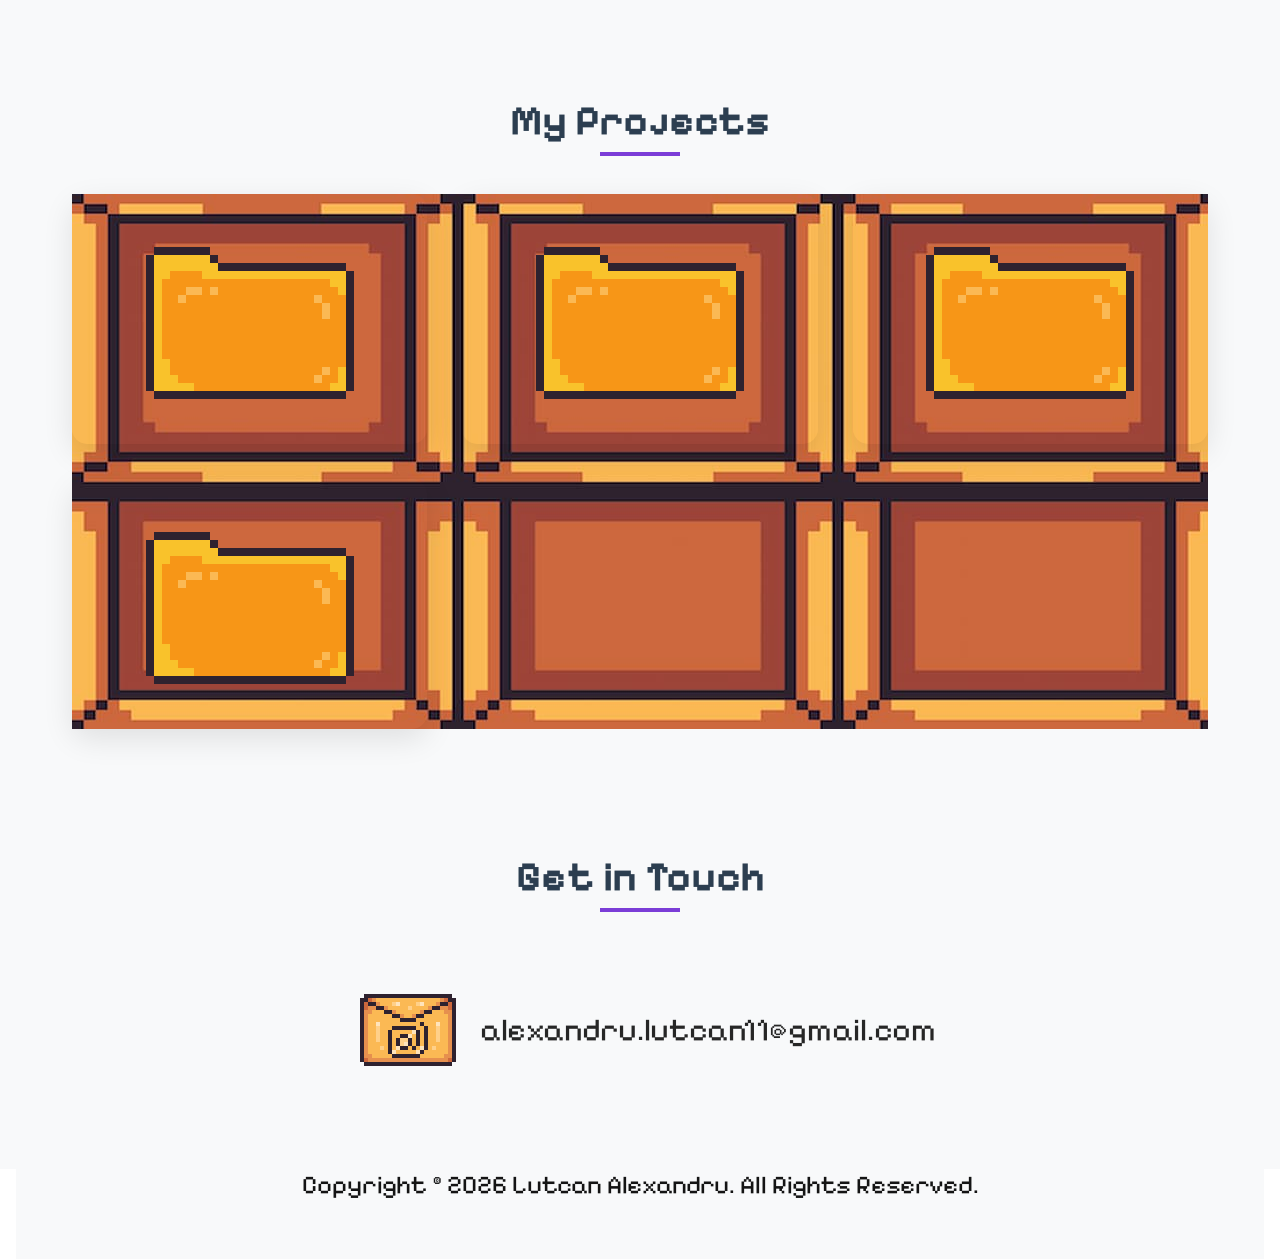
==== commit 8d13c1f5: "Added the first Sticker + set the workflow for it" ====
--- a/Personal Portfolio/index.html
+++ b/Personal Portfolio/index.html
@@ -60,6 +60,7 @@
             <img class="paper-image" 
             src="./images/Paper.png" 
             alt="Paper">
+            <img class="sticker1" src="./images/Sticker1.png" alt="Sticker1">
             </div>
             <div class="about-me">
             <h3>2D Artist + Game Designer</h3>
--- a/Personal Portfolio/styles.css
+++ b/Personal Portfolio/styles.css
@@ -237,8 +237,9 @@
 }
 .about-content {
   display: grid;
+  width: 1200px;
   grid-template-columns: 1fr 2fr;
-  gap: 4rem;
+  gap: 2rem;
   align-items: center;
 }
 .about-image {
@@ -264,7 +265,7 @@
 .about-text {
   position: relative;
   height: 500px;
-  max-width: 714px;
+  width: 800px;
 }
 .about-me {
   position: absolute;
@@ -275,12 +276,15 @@
   align-items: content;
 }
 .about-text-image {
-  position: absolute;
-  top: 0%;
-  left: 0%;
+  position: relative;
   height: 500px;
-  width: 710px;
+  width: 900px;
   background-repeat: no-repeat;
+}
+.sticker1{
+  position: absolute;
+  right: -10%;
+  top: 50%;
 }
 .paper-image {
     height: 100%;
@@ -390,11 +394,11 @@
   grid-template-columns: repeat(auto-fit, minmax(300px, 1fr));
   gap: 2.2rem;
   margin-top: 3rem;
-  background-image: url(/images/Office_Drawer.jpg);
+  background-image: url(./images/Office_Drawer.jpg);
   background-repeat: no-repeat;
 }
 #Project {
-  background-image: url(images/FolderClosed.png);
+  background-image: url(./images/FolderClosed.png);
   width: 100%;
   height: 250px;
   object-fit: cover;
@@ -407,7 +411,7 @@
   background-position: center;
 }
 #Project:hover {
-  background-image: url(images/FolderOpen.png);
+  background-image: url(./images/FolderOpen.png);
   transform: scale(1.05);
 }
 
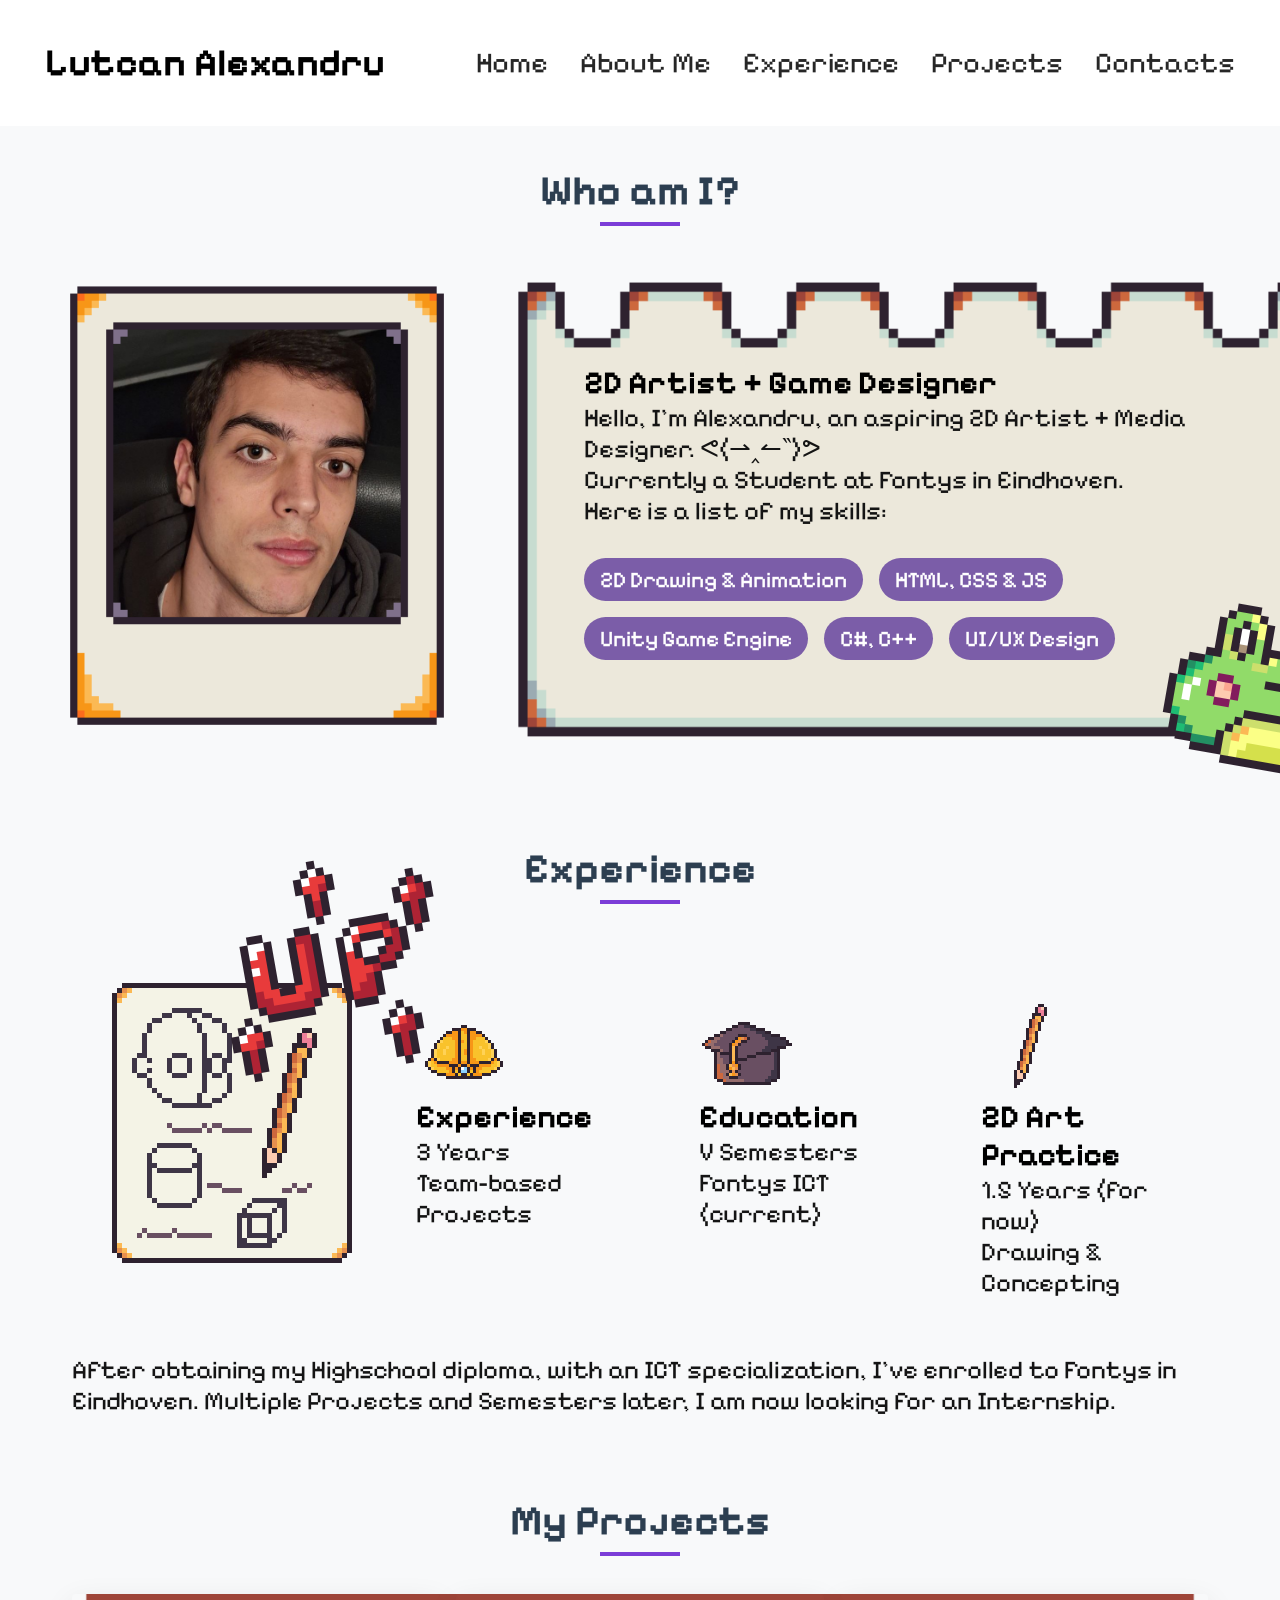
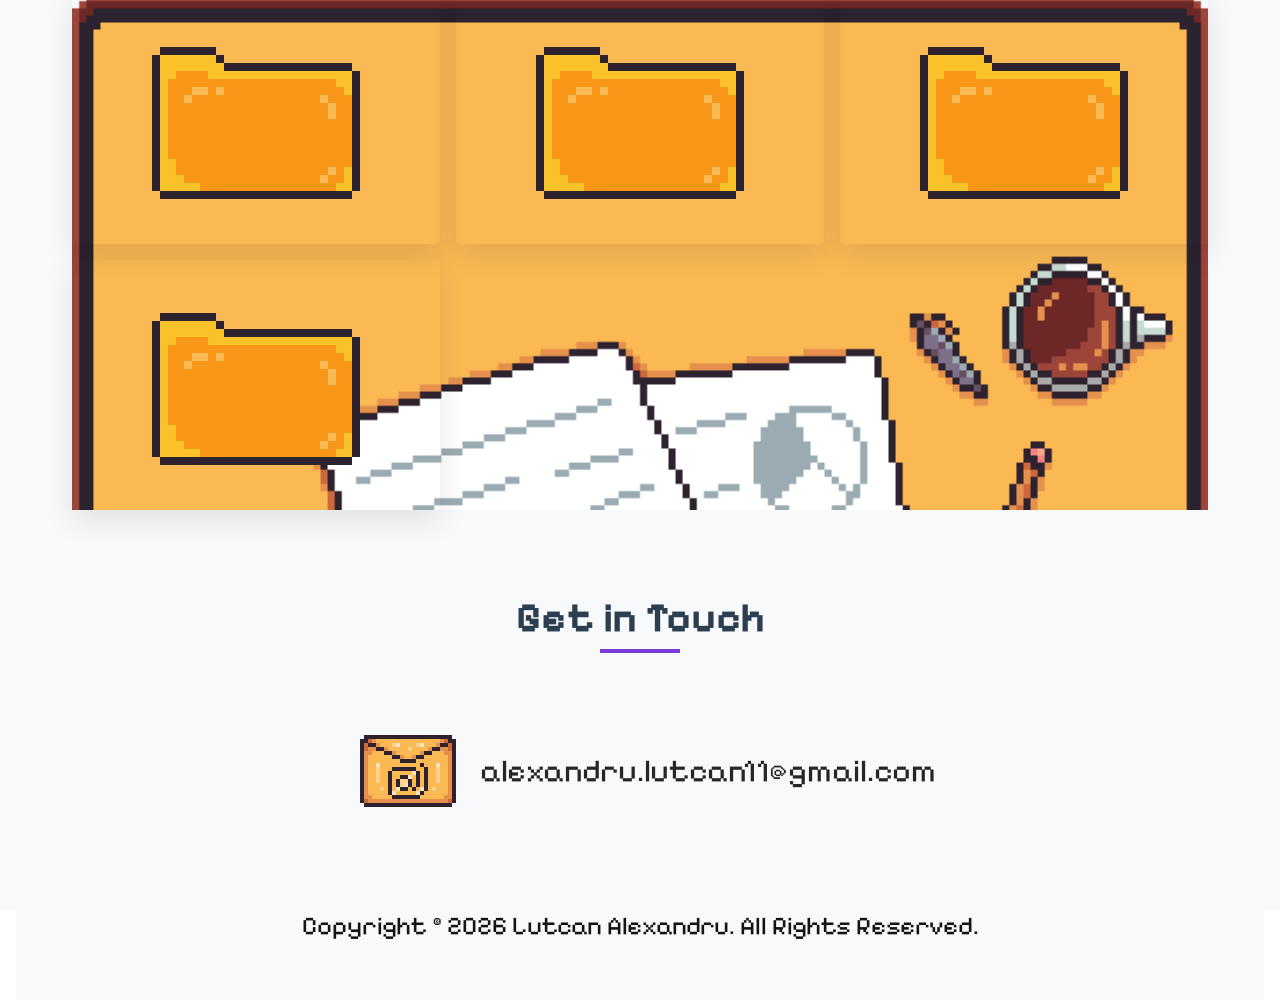
==== commit a7105a8f: "Finally finished the index page" ====
--- a/Personal Portfolio/index.html
+++ b/Personal Portfolio/index.html
@@ -106,6 +106,7 @@
               <p>1.5 Years (for now)<br>Drawing & Concepting</p>
             </div>
           </div>
+          <img class="sticker2" src="./images/Sticker2.png" alt="Sticker2">
           </div>
         </div>
           <div class="text-container">
--- a/Personal Portfolio/styles.css
+++ b/Personal Portfolio/styles.css
@@ -61,7 +61,7 @@
 a:hover{
   color: rgb(69, 69, 69);
   text-decoration: underline;
-  text-decoration-color: #8048d4;
+  text-decoration-color: #7b3dd7;
   text-underline-offset: 0.8rem;
   text-decoration-color: #262626;
 }
@@ -206,7 +206,7 @@
 
 /* Sections */
 section {
-  padding: 80px 0;
+  padding: 40px 0;
 }
 .container {
   max-width: 1200px;
@@ -283,8 +283,20 @@
 }
 .sticker1{
   position: absolute;
-  right: -10%;
-  top: 50%;
+  right: -4%;
+  top: 60%;
+  transform: rotate(10deg);
+}
+.sticker2{
+  position: absolute;
+  left: 16%;
+  top: 6%;
+  transform: rotate(-10deg);
+}
+.sticker3{
+  position: absolute;
+  left: auto;
+  top: auto;
 }
 .paper-image {
     height: 100%;
@@ -298,7 +310,7 @@
   margin-top: 2rem;
 }
 .skill-tag {
-  background: #7b3dd7;
+  background: #7b5da8;
   color: white;
   padding: 8px 16px;
   border-radius: 25px;
@@ -389,13 +401,13 @@
 }
 .portfolio-grid {
   position: relative;
-
   display: grid;
-  grid-template-columns: repeat(auto-fit, minmax(300px, 1fr));
-  gap: 2.2rem;
+  grid-template-columns: repeat(auto-fit, minmax(280px, 1fr));
+  gap: 1rem;
   margin-top: 3rem;
-  background-image: url(./images/Office_Drawer.jpg);
+  background-image: url(./images/Desk_Bg.png);
   background-repeat: no-repeat;
+  background-size: cover;
 }
 #Project {
   background-image: url(./images/FolderClosed.png);
@@ -403,9 +415,9 @@
   height: 250px;
   object-fit: cover;
   position: relative;
-  border-radius: 15px;
+  border-radius: 4px;
   overflow: hidden;
-  box-shadow: 0 10px 30px rgba(0, 0, 0, 0.1);
+  box-shadow: 0 10px 30px rgba(0, 10, 0, 0.1);
   transition: all 0.3s ease;
   background-repeat: no-repeat;
   background-position: center;
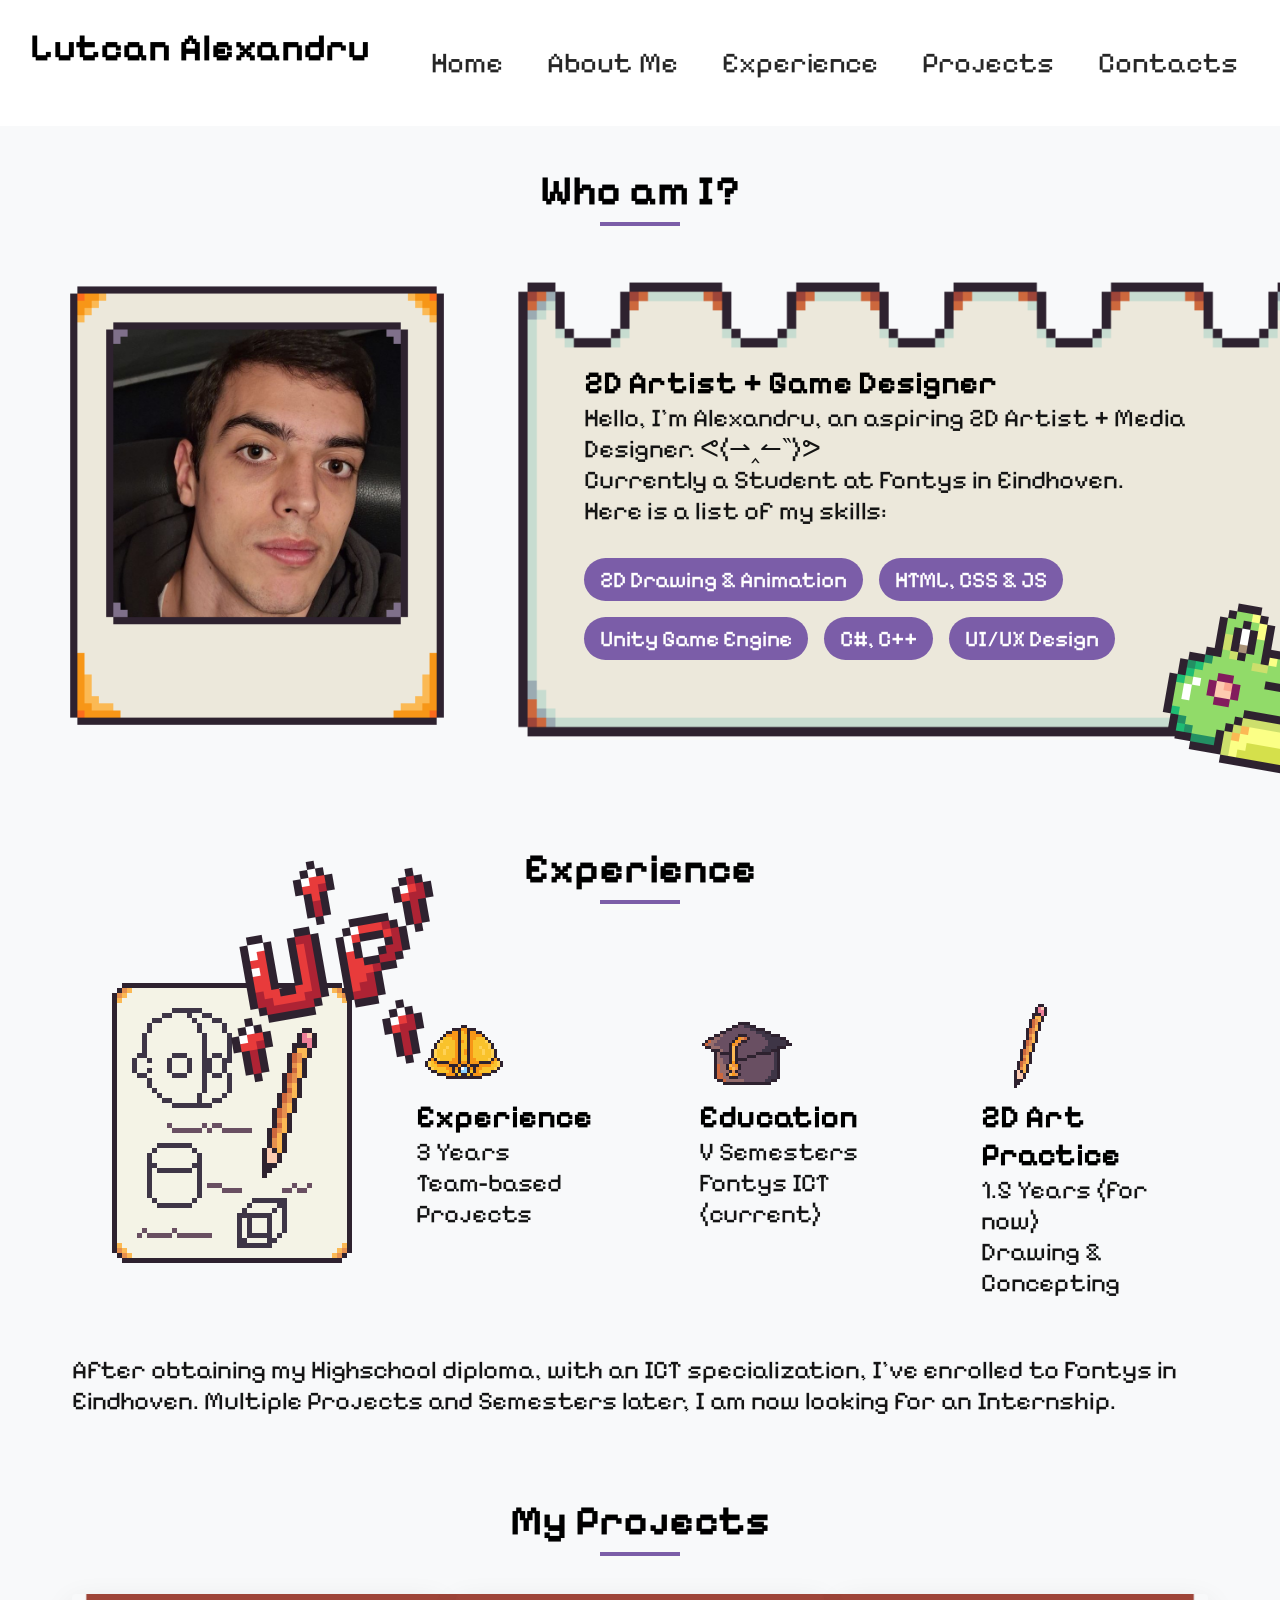
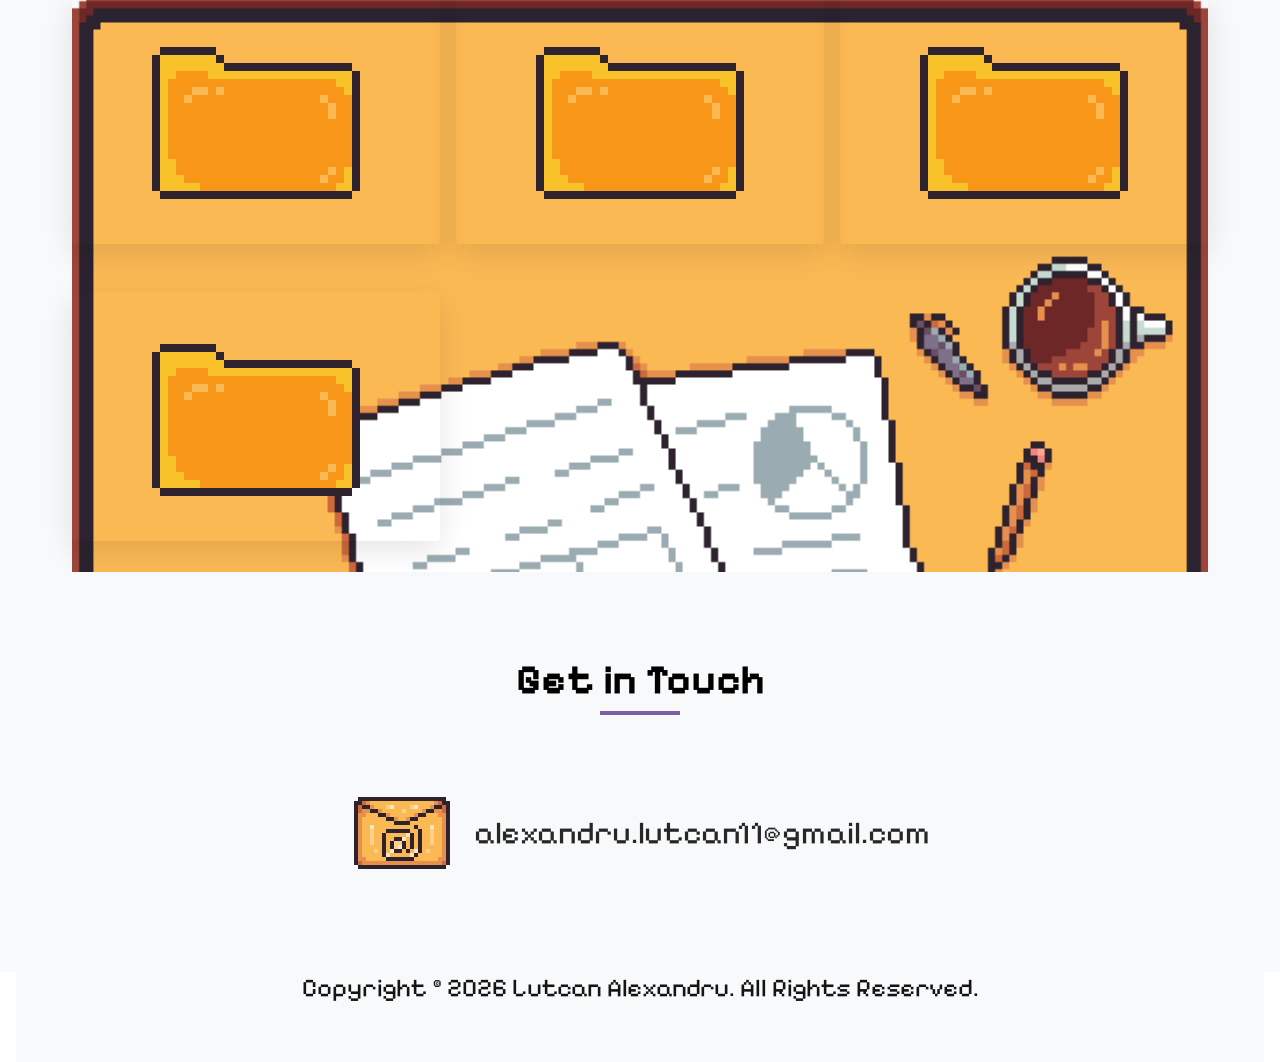
==== commit ba5079b4: "Added Projects hover text Popup" ====
--- a/Personal Portfolio/index.html
+++ b/Personal Portfolio/index.html
@@ -120,7 +120,7 @@
       <div class="container">
         <h2 class="section-title">My Projects</h2>
         <div class="portfolio-grid">
-          <a href="project-veneman-degroot.html" class="portfolio-link">
+          <a href="project-veneman-degroot.html" class="portfolio-link" title="Project1" data-tooltip="Music Duo Marketing Project">
           <div id="Project">
             <div class="portfolio-overlay">
               <div class="portfolio-content">
@@ -130,7 +130,7 @@
             </div>
           </div>
         </a>
-        <a href="project-night-of-nerds.html" class="portfolio-link">
+        <a href="project-night-of-nerds.html" class="portfolio-link" title="Project2" data-tooltip="Social App for Teens">
           <div id="Project">
             <div class="portfolio-overlay">
               <div class="portfolio-content">
@@ -140,7 +140,7 @@
             </div>
           </div>
         </a>
-        <a href="project-last-crusade.html" class="portfolio-link">
+        <a href="project-last-crusade.html" class="portfolio-link" title="Project3" data-tooltip="Fighting Game Project">
           <div id="Project">
             <div class="portfolio-overlay">
               <div class="portfolio-content">
@@ -150,7 +150,7 @@
             </div>
           </div>
         </a>
-        <a href="project-reefs_rainforests.html" class="portfolio-link">
+        <a href="project-reefs_rainforests.html" class="portfolio-link" title="Project4" data-tooltip="Games for Change Project">
           <div id="Project">
             <div class="portfolio-overlay">
               <div class="portfolio-content">
--- a/Personal Portfolio/styles.css
+++ b/Personal Portfolio/styles.css
@@ -64,6 +64,30 @@
   text-decoration-color: #7b3dd7;
   text-underline-offset: 0.8rem;
   text-decoration-color: #262626;
+}
+
+a::after{
+  content: attr(data-tooltip);
+  font-size: 1.6rem;
+  position: relative;
+  text-decoration: none;
+  justify-content: center;
+  left: 4%;
+  bottom: 50%;
+  transform: translateX(-50%);
+  background-color: #f8f9fa;
+  color: #000000;
+  padding: 4px 6px;
+  border-radius: 4px;
+  white-space: nowrap;
+  opacity: 0;
+  visibility: hidden;
+  transition: all 0.3s ease-out;
+}
+
+a:hover::after{
+  opacity: 1;
+  visibility: visible;
 }
 
 /* Hamburger Menu */
@@ -187,23 +211,6 @@
   margin-bottom: 2rem;
   opacity: 0.9;
 }
-.cta-button {
-  font-size: 1.5rem;
-  display: inline-block;
-  padding: 15px 30px;
-  background: #7b3dd7;
-  color: white;
-  text-decoration: none;
-  border-radius: 50px;
-  font-weight: 600;
-  transition: all 0.3s ease;
-  box-shadow: 0 5px 15px rgba(147, 52, 219, 0.3);
-}
-.cta-button:hover {
-  transform: translateY(-3px);
-  box-shadow: 0 10px 25px rgba(147, 52, 219, 0.3);
-}
-
 /* Sections */
 section {
   padding: 40px 0;
@@ -217,14 +224,14 @@
   text-align: center;
   font-size: 2.6rem;
   margin-bottom: 3rem;
-  color: #2c3e50;
+  color: #000000;
   position: relative;
 }
 .section-title::after {
   content: "";
   width: 80px;
   height: 4px;
-  background: #7b3dd7;
+  background: #7b5da8;
   position: absolute;
   bottom: -10px;
   left: 50%;
@@ -409,6 +416,9 @@
   background-repeat: no-repeat;
   background-size: cover;
 }
+.portfolio-link+a{
+  text-decoration: none;
+}
 #Project {
   background-image: url(./images/FolderClosed.png);
   width: 100%;
@@ -497,15 +507,4 @@
 
 footer p{
   text-align: center; 
-}
-/* Animations */
-@keyframes fadeInUp {
-  from {
-    opacity: 0;
-    transform: translateY(50px);
-  }
-  to {
-    opacity: 1;
-    transform: translateY(0);
-  }
 }
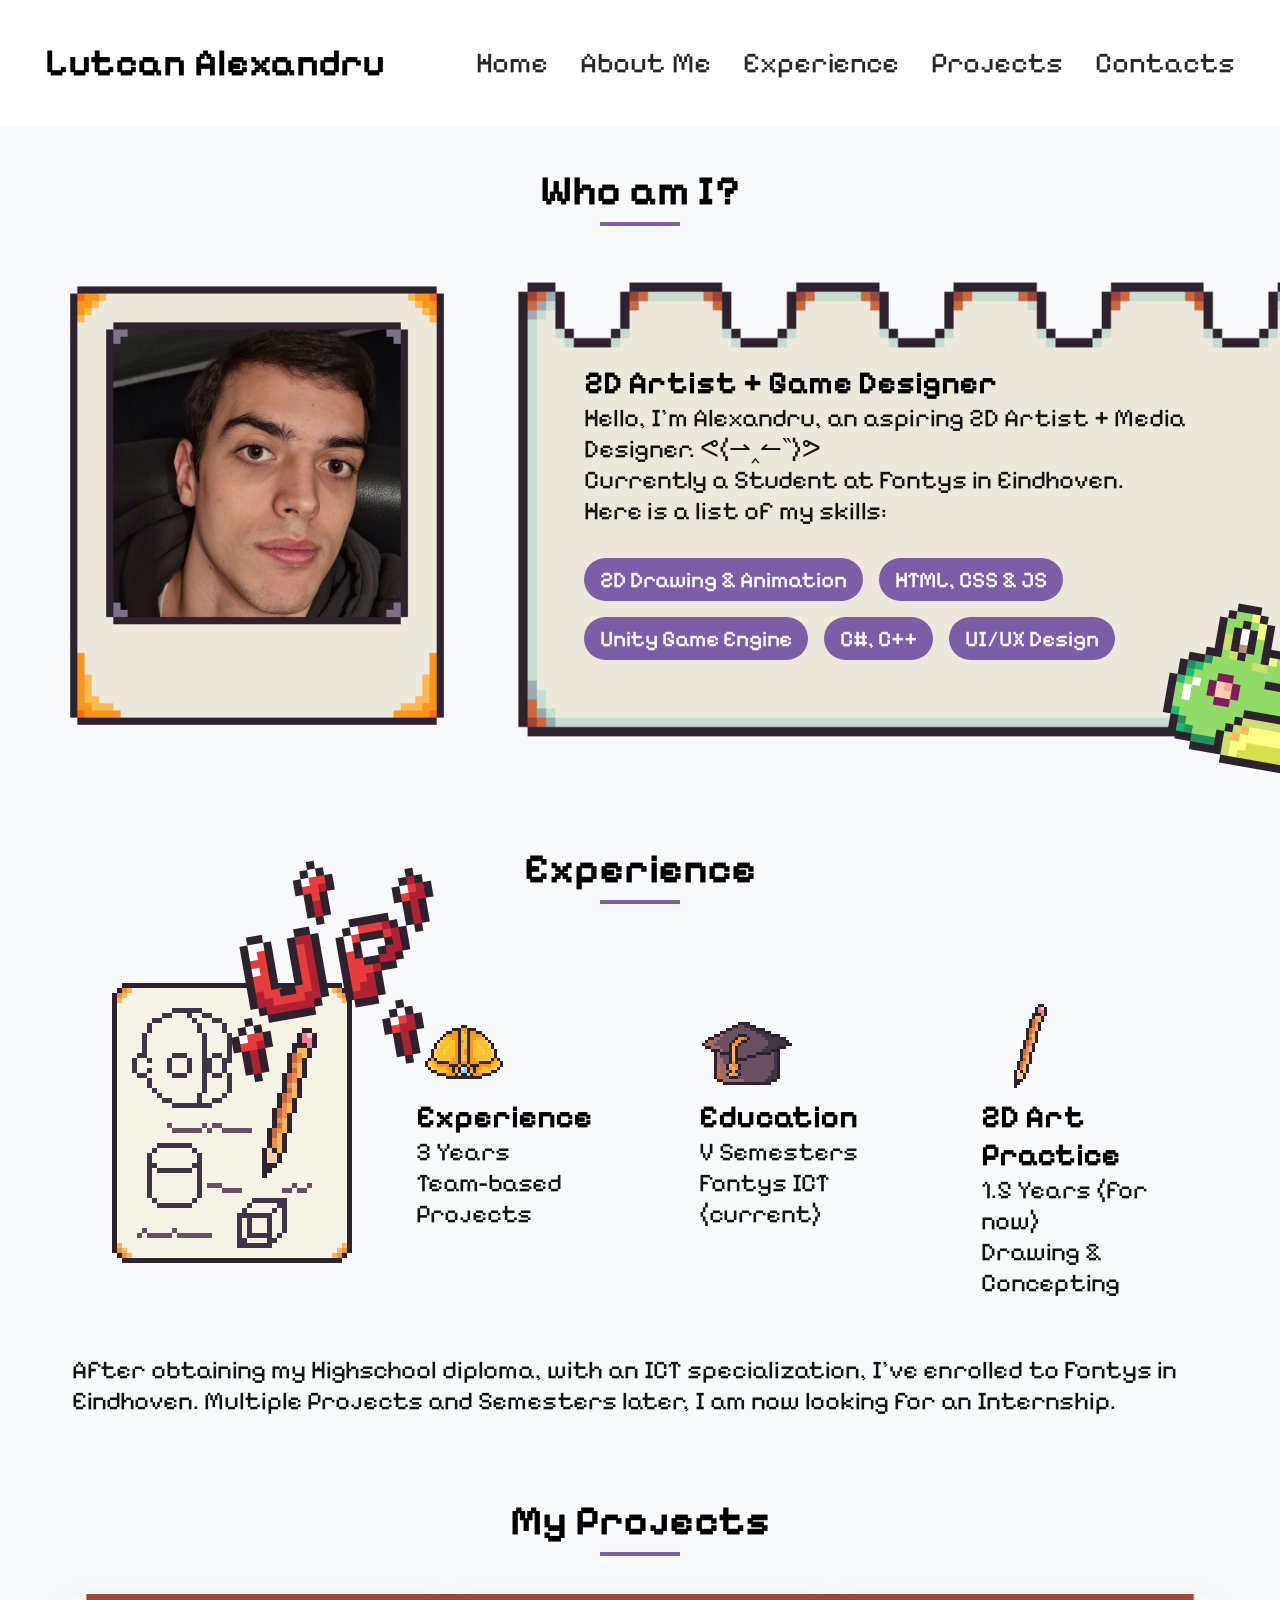
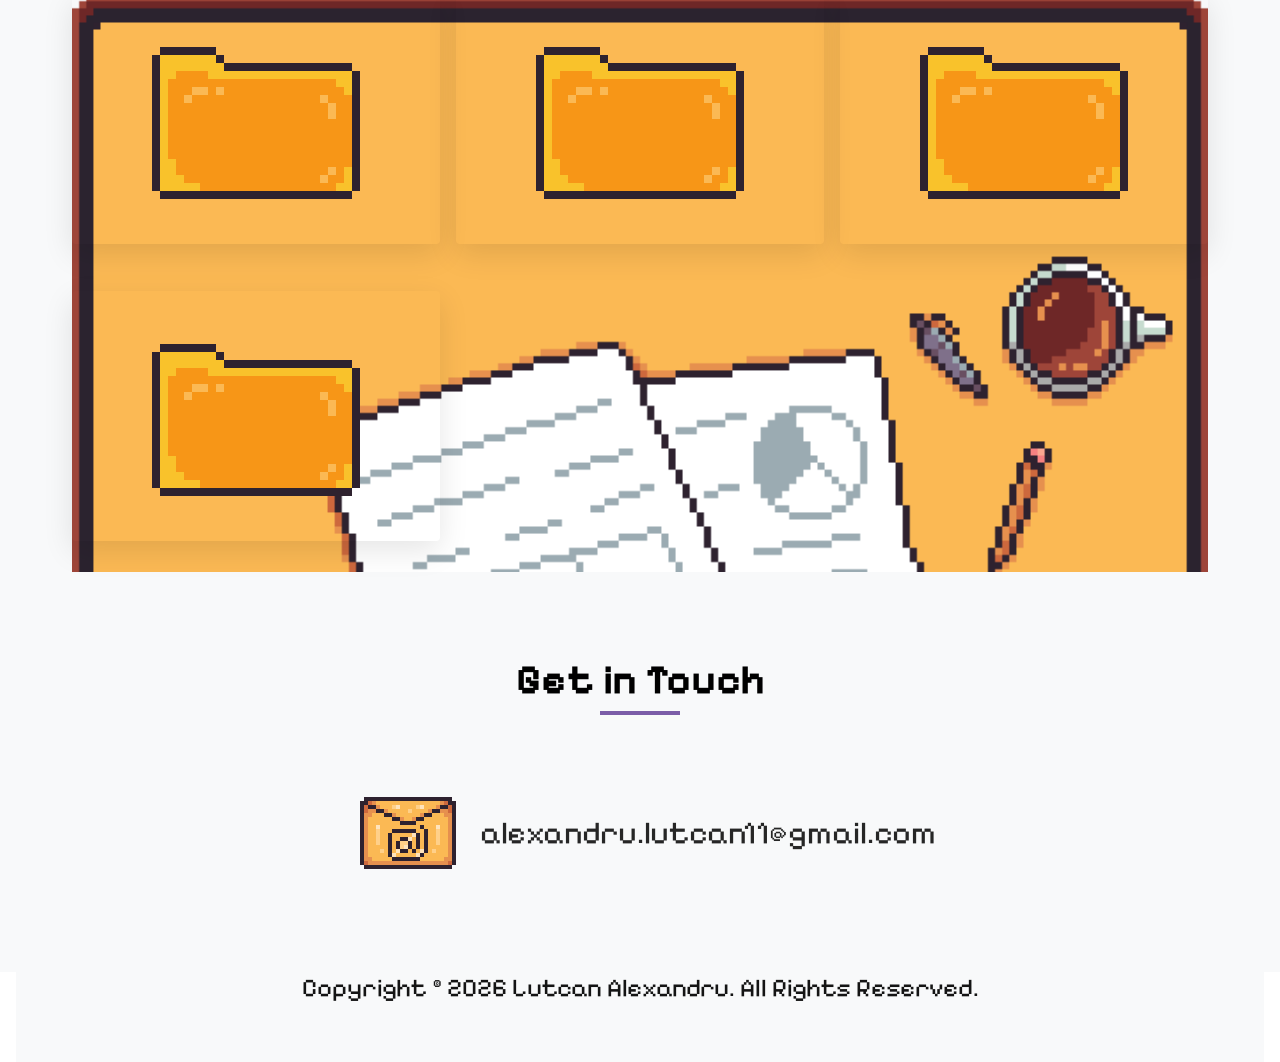
==== commit 0c21cd12: "Final Changes to the Index page" ====
--- a/Personal Portfolio/index.html
+++ b/Personal Portfolio/index.html
@@ -120,46 +120,30 @@
       <div class="container">
         <h2 class="section-title">My Projects</h2>
         <div class="portfolio-grid">
+        <div class="prj">
           <a href="project-veneman-degroot.html" class="portfolio-link" title="Project1" data-tooltip="Music Duo Marketing Project">
           <div id="Project">
-            <div class="portfolio-overlay">
-              <div class="portfolio-content">
-                <h3>Marketing Campaign Project</h3>
-                <p>Develop a way for a Musician Duo to promote their music.</p>
-              </div>
-            </div>
           </div>
         </a>
-        <a href="project-night-of-nerds.html" class="portfolio-link" title="Project2" data-tooltip="Social App for Teens">
+        </div>
+        <div class="prj">
+        <a href="project-night-of-nerds.html" class="portfolio-link" title="Project2" data-tooltip="Social App for Teenagers">
           <div id="Project">
-            <div class="portfolio-overlay">
-              <div class="portfolio-content">
-                <h3>'Night of the Nerds' Client Project</h3>
-                <p>An App that motivates Teens/Young Adults to Socialize more.</p>
-              </div>
-            </div>
           </div>
         </a>
+        </div>
+        <div class="prj">
         <a href="project-last-crusade.html" class="portfolio-link" title="Project3" data-tooltip="Fighting Game Project">
           <div id="Project">
-            <div class="portfolio-overlay">
-              <div class="portfolio-content">
-                <h3>Our Own Game</h3>
-                <p>The 2D Fighting Game we developed as a Duo in the span of 8 Weeks.</p>
-              </div>
-            </div>
           </div>
         </a>
+        </div>
+        <div class="prj">
         <a href="project-reefs_rainforests.html" class="portfolio-link" title="Project4" data-tooltip="Games for Change Project">
           <div id="Project">
-            <div class="portfolio-overlay">
-              <div class="portfolio-content">
-                <h3>Coral Reef Management Game</h3>
-                <p>Currently in development, so I just share bits & pieces of my work</p>
-              </div>
-            </div>
           </div>
         </a>
+        </div>
         </div>
       </div>
     </section>
--- a/Personal Portfolio/styles.css
+++ b/Personal Portfolio/styles.css
@@ -66,7 +66,7 @@
   text-decoration-color: #262626;
 }
 
-a::after{
+.prj a::after {
   content: attr(data-tooltip);
   font-size: 1.6rem;
   position: relative;
@@ -85,7 +85,7 @@
   transition: all 0.3s ease-out;
 }
 
-a:hover::after{
+.prj a:hover::after {
   opacity: 1;
   visibility: visible;
 }
